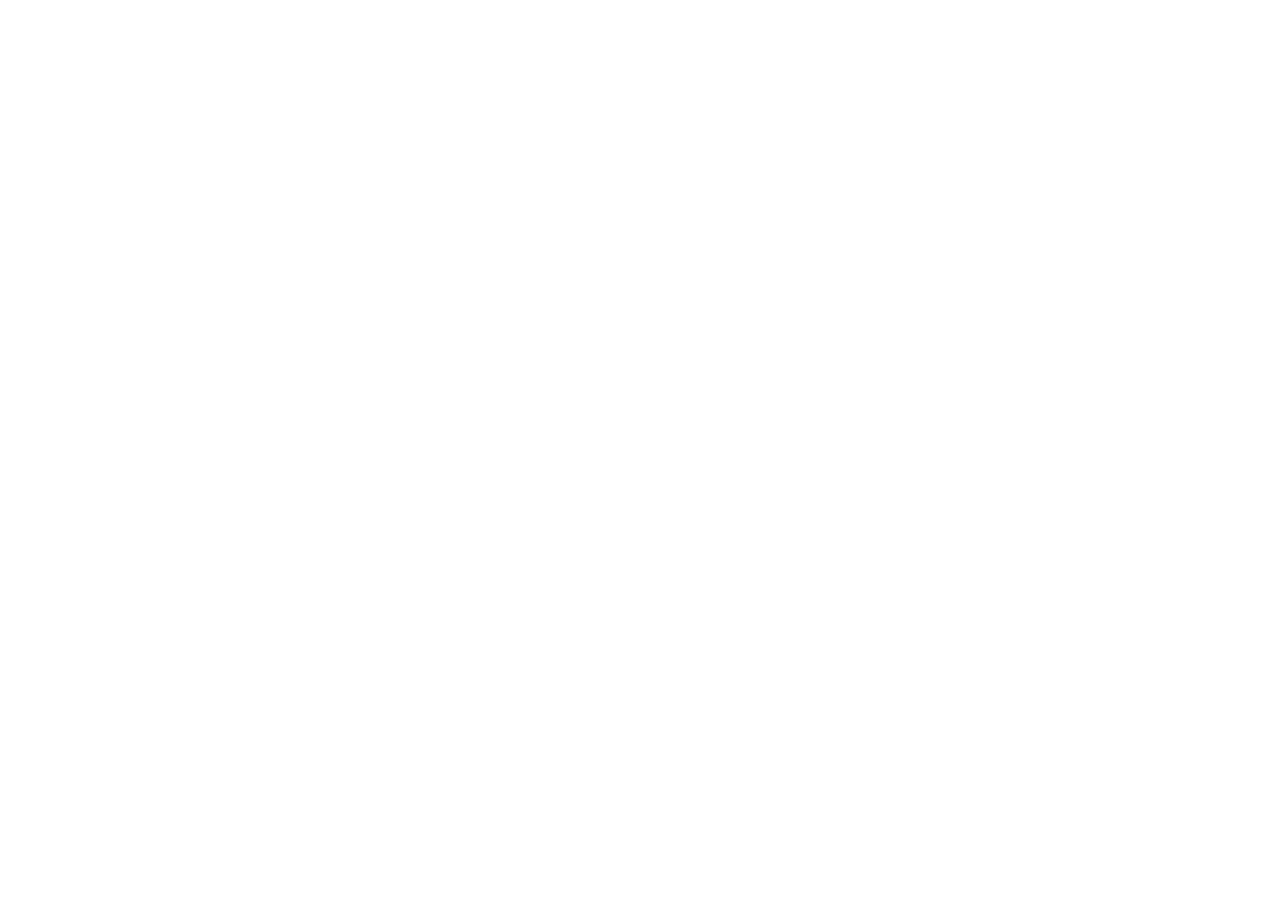
==== index.html @ 0f1138cf "init project" ====
<!DOCTYPE html>
<html lang="en">

<head>
    <meta charset="UTF-8">
    <meta http-equiv="X-UA-Compatible" content="IE=edge">
    <meta name="viewport" content="width=device-width, initial-scale=1.0">
    <title>Document</title>
</head>

<body>

</body>

</html>
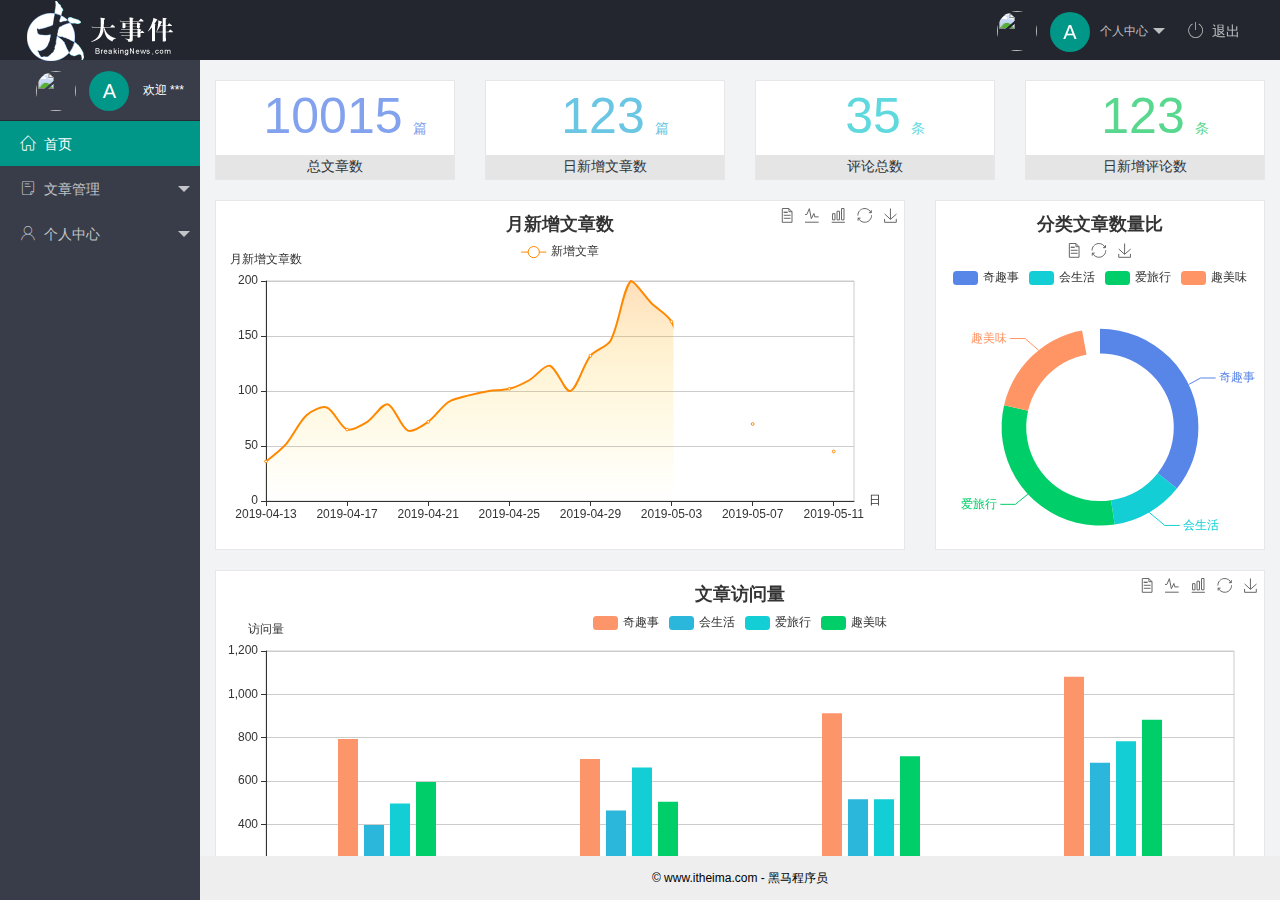
==== commit 05ee5bd9: "完成了主页功能的开发" ====
--- a/index.html
+++ b/index.html
@@ -5,11 +5,97 @@
     <meta charset="UTF-8">
     <meta http-equiv="X-UA-Compatible" content="IE=edge">
     <meta name="viewport" content="width=device-width, initial-scale=1.0">
-    <title>Document</title>
+    <title>后台主页</title>
+    <!-- 导入 layUI 的样式表 -->
+    <link rel="stylesheet" href="/assets/lib/layui/css/layui.css">
+    <!-- 导入自己的样式表 -->
+    <link rel="stylesheet" href="/assets/css/index.css">
+    <!-- 导入第三方图标库 -->
+    <link rel="stylesheet" href="/assets/fonts/iconfont.css">
 </head>
 
-<body>
+<body class="layui-layout-body">
+    <div class="layui-layout layui-layout-admin">
+        <div class="layui-header">
+            <div class="layui-logo">
+                <img src="/assets/images/logo.png" alt="">
+            </div>
+            <ul class="layui-nav layui-layout-right">
+                <li class="layui-nav-item">
+                    <!-- 右侧导航栏上面头像 -->
+                    <a href="javascript:;" class="userinfo">
+                        <img src="http://t.cn/RCzsdCq" class="layui-nav-img" />
+                        <span class="text-avatar">A</span>个人中心
+                    </a>
+                    <dl class="layui-nav-child">
+                        <dd><a href="/user/user_info.html">基本资料</a></dd>
+                        <dd><a href="/user/user_avatar.html">更换头像</a></dd>
+                        <dd><a href="/user/user_pwd.html">重置密码</a></dd>
+                    </dl>
+                </li>
+                <li class="layui-nav-item">
+                    <a href="javascript:;" id="btnLogout"><span class="iconfont icon-tuichu"></span>退出</a>
+                </li>
+            </ul>
+        </div>
 
+        <div class="layui-side layui-bg-black">
+            <div class="layui-side-scroll">
+                <!-- 左侧侧边栏上面头像 -->
+                <div class="userinfo">
+                    <img src="http://t.cn/RCzsdCq" class="layui-nav-img" />
+                    <span class="text-avatar">A</span>
+                    <span id="welcome">欢迎 ***</span>
+                </div>
+                <!-- 左侧导航区域（可配合layui已有的垂直导航） -->
+                <ul class="layui-nav layui-nav-tree" lay-filter="test" lay-shrink="all">
+                    <li class="layui-nav-item layui-this">
+                        <a href="/home/dashboard.html" target="fm"><span class="iconfont icon-home"></span>首页</a>
+                    </li>
+                    <li class="layui-nav-item">
+                        <a class="" href="javascript:;"><span class="iconfont icon-16"></span>文章管理</a>
+                        <dl class="layui-nav-child">
+                            <dd><a href="javascript:;" target="fm"><i class="layui-icon layui-icon-app"></i>文章类别</a>
+                            </dd>
+                            <dd><a href="javascript:;" target="fm"><i class="layui-icon layui-icon-app"></i> 文章列表</a>
+                            </dd>
+                            <dd><a href="javascript:;" target="fm"><i class="layui-icon layui-icon-app"></i> 发表文章</a>
+                            </dd>
+                        </dl>
+                    </li>
+                    <li class="layui-nav-item">
+                        <a href="javascript:;"><span class="iconfont icon-user"></span>个人中心</a>
+                        <dl class="layui-nav-child">
+                            <dd><a href="javascript:;" target="fm"><i class="layui-icon layui-icon-app"></i>基本资料</a>
+                            </dd>
+                            <dd><a href="javascript:;" target="fm"><i class="layui-icon layui-icon-app"></i>更换头像</a>
+                            </dd>
+                            <dd><a href="javascript:;" target="fm"><i class="layui-icon layui-icon-app"></i>重置密码</a>
+                            </dd>
+                        </dl>
+                    </li>
+                </ul>
+            </div>
+        </div>
+
+        <div class="layui-body">
+            <!-- 内容主体区域 -->
+            <iframe name="fm" src="/home/dashboard.html" frameborder="0"></iframe>
+        </div>
+
+        <div class="layui-footer">
+            <!-- 底部固定区域 -->
+            © www.itheima.com - 黑马程序员
+        </div>
+    </div>
+    <!-- 导入 layUI 的js文件 -->
+    <script src="/assets/lib/layui/layui.all.js"></script>
+    <!-- 导入 jQuery -->
+    <script src="/assets/lib/jquery.js"></script>
+    <!-- 导入自己封装的 baseAPI-->
+    <script src="/assets/js/baseAPI.js"></script>
+    <!-- 导入自己的js文件 -->
+    <script src="/assets/js/index.js"></script>
 </body>
 
 </html>--- a/assets/lib/layui/css/layui.css
+++ b/assets/lib/layui/css/layui.css
@@ -0,0 +1,2 @@
+/** layui-v2.5.5 MIT License By https://www.layui.com */
+ .layui-inline,img{display:inline-block;vertical-align:middle}h1,h2,h3,h4,h5,h6{font-weight:400}.layui-edge,.layui-header,.layui-inline,.layui-main{position:relative}.layui-body,.layui-edge,.layui-elip{overflow:hidden}.layui-btn,.layui-edge,.layui-inline,img{vertical-align:middle}.layui-btn,.layui-disabled,.layui-icon,.layui-unselect{-moz-user-select:none;-webkit-user-select:none;-ms-user-select:none}.layui-elip,.layui-form-checkbox span,.layui-form-pane .layui-form-label{text-overflow:ellipsis;white-space:nowrap}.layui-breadcrumb,.layui-tree-btnGroup{visibility:hidden}blockquote,body,button,dd,div,dl,dt,form,h1,h2,h3,h4,h5,h6,input,li,ol,p,pre,td,textarea,th,ul{margin:0;padding:0;-webkit-tap-highlight-color:rgba(0,0,0,0)}a:active,a:hover{outline:0}img{border:none}li{list-style:none}table{border-collapse:collapse;border-spacing:0}h4,h5,h6{font-size:100%}button,input,optgroup,option,select,textarea{font-family:inherit;font-size:inherit;font-style:inherit;font-weight:inherit;outline:0}pre{white-space:pre-wrap;white-space:-moz-pre-wrap;white-space:-pre-wrap;white-space:-o-pre-wrap;word-wrap:break-word}body{line-height:24px;font:14px Helvetica Neue,Helvetica,PingFang SC,Tahoma,Arial,sans-serif}hr{height:1px;margin:10px 0;border:0;clear:both}a{color:#333;text-decoration:none}a:hover{color:#777}a cite{font-style:normal;*cursor:pointer}.layui-border-box,.layui-border-box *{box-sizing:border-box}.layui-box,.layui-box *{box-sizing:content-box}.layui-clear{clear:both;*zoom:1}.layui-clear:after{content:'\20';clear:both;*zoom:1;display:block;height:0}.layui-inline{*display:inline;*zoom:1}.layui-edge{display:inline-block;width:0;height:0;border-width:6px;border-style:dashed;border-color:transparent}.layui-edge-top{top:-4px;border-bottom-color:#999;border-bottom-style:solid}.layui-edge-right{border-left-color:#999;border-left-style:solid}.layui-edge-bottom{top:2px;border-top-color:#999;border-top-style:solid}.layui-edge-left{border-right-color:#999;border-right-style:solid}.layui-disabled,.layui-disabled:hover{color:#d2d2d2!important;cursor:not-allowed!important}.layui-circle{border-radius:100%}.layui-show{display:block!important}.layui-hide{display:none!important}@font-face{font-family:layui-icon;src:url(../font/iconfont.eot?v=250);src:url(../font/iconfont.eot?v=250#iefix) format('embedded-opentype'),url(../font/iconfont.woff2?v=250) format('woff2'),url(../font/iconfont.woff?v=250) format('woff'),url(../font/iconfont.ttf?v=250) format('truetype'),url(../font/iconfont.svg?v=250#layui-icon) format('svg')}.layui-icon{font-family:layui-icon!important;font-size:16px;font-style:normal;-webkit-font-smoothing:antialiased;-moz-osx-font-smoothing:grayscale}.layui-icon-reply-fill:before{content:"\e611"}.layui-icon-set-fill:before{content:"\e614"}.layui-icon-menu-fill:before{content:"\e60f"}.layui-icon-search:before{content:"\e615"}.layui-icon-share:before{content:"\e641"}.layui-icon-set-sm:before{content:"\e620"}.layui-icon-engine:before{content:"\e628"}.layui-icon-close:before{content:"\1006"}.layui-icon-close-fill:before{content:"\1007"}.layui-icon-chart-screen:before{content:"\e629"}.layui-icon-star:before{content:"\e600"}.layui-icon-circle-dot:before{content:"\e617"}.layui-icon-chat:before{content:"\e606"}.layui-icon-release:before{content:"\e609"}.layui-icon-list:before{content:"\e60a"}.layui-icon-chart:before{content:"\e62c"}.layui-icon-ok-circle:before{content:"\1005"}.layui-icon-layim-theme:before{content:"\e61b"}.layui-icon-table:before{content:"\e62d"}.layui-icon-right:before{content:"\e602"}.layui-icon-left:before{content:"\e603"}.layui-icon-cart-simple:before{content:"\e698"}.layui-icon-face-cry:before{content:"\e69c"}.layui-icon-face-smile:before{content:"\e6af"}.layui-icon-survey:before{content:"\e6b2"}.layui-icon-tree:before{content:"\e62e"}.layui-icon-upload-circle:before{content:"\e62f"}.layui-icon-add-circle:before{content:"\e61f"}.layui-icon-download-circle:before{content:"\e601"}.layui-icon-templeate-1:before{content:"\e630"}.layui-icon-util:before{content:"\e631"}.layui-icon-face-surprised:before{content:"\e664"}.layui-icon-edit:before{content:"\e642"}.layui-icon-speaker:before{content:"\e645"}.layui-icon-down:before{content:"\e61a"}.layui-icon-file:before{content:"\e621"}.layui-icon-layouts:before{content:"\e632"}.layui-icon-rate-half:before{content:"\e6c9"}.layui-icon-add-circle-fine:before{content:"\e608"}.layui-icon-prev-circle:before{content:"\e633"}.layui-icon-read:before{content:"\e705"}.layui-icon-404:before{content:"\e61c"}.layui-icon-carousel:before{content:"\e634"}.layui-icon-help:before{content:"\e607"}.layui-icon-code-circle:before{content:"\e635"}.layui-icon-water:before{content:"\e636"}.layui-icon-username:before{content:"\e66f"}.layui-icon-find-fill:before{content:"\e670"}.layui-icon-about:before{content:"\e60b"}.layui-icon-location:before{content:"\e715"}.layui-icon-up:before{content:"\e619"}.layui-icon-pause:before{content:"\e651"}.layui-icon-date:before{content:"\e637"}.layui-icon-layim-uploadfile:before{content:"\e61d"}.layui-icon-delete:before{content:"\e640"}.layui-icon-play:before{content:"\e652"}.layui-icon-top:before{content:"\e604"}.layui-icon-friends:before{content:"\e612"}.layui-icon-refresh-3:before{content:"\e9aa"}.layui-icon-ok:before{content:"\e605"}.layui-icon-layer:before{content:"\e638"}.layui-icon-face-smile-fine:before{content:"\e60c"}.layui-icon-dollar:before{content:"\e659"}.layui-icon-group:before{content:"\e613"}.layui-icon-layim-download:before{content:"\e61e"}.layui-icon-picture-fine:before{content:"\e60d"}.layui-icon-link:before{content:"\e64c"}.layui-icon-diamond:before{content:"\e735"}.layui-icon-log:before{content:"\e60e"}.layui-icon-rate-solid:before{content:"\e67a"}.layui-icon-fonts-del:before{content:"\e64f"}.layui-icon-unlink:before{content:"\e64d"}.layui-icon-fonts-clear:before{content:"\e639"}.layui-icon-triangle-r:before{content:"\e623"}.layui-icon-circle:before{content:"\e63f"}.layui-icon-radio:before{content:"\e643"}.layui-icon-align-center:before{content:"\e647"}.layui-icon-align-right:before{content:"\e648"}.layui-icon-align-left:before{content:"\e649"}.layui-icon-loading-1:before{content:"\e63e"}.layui-icon-return:before{content:"\e65c"}.layui-icon-fonts-strong:before{content:"\e62b"}.layui-icon-upload:before{content:"\e67c"}.layui-icon-dialogue:before{content:"\e63a"}.layui-icon-video:before{content:"\e6ed"}.layui-icon-headset:before{content:"\e6fc"}.layui-icon-cellphone-fine:before{content:"\e63b"}.layui-icon-add-1:before{content:"\e654"}.layui-icon-face-smile-b:before{content:"\e650"}.layui-icon-fonts-html:before{content:"\e64b"}.layui-icon-form:before{content:"\e63c"}.layui-icon-cart:before{content:"\e657"}.layui-icon-camera-fill:before{content:"\e65d"}.layui-icon-tabs:before{content:"\e62a"}.layui-icon-fonts-code:before{content:"\e64e"}.layui-icon-fire:before{content:"\e756"}.layui-icon-set:before{content:"\e716"}.layui-icon-fonts-u:before{content:"\e646"}.layui-icon-triangle-d:before{content:"\e625"}.layui-icon-tips:before{content:"\e702"}.layui-icon-picture:before{content:"\e64a"}.layui-icon-more-vertical:before{content:"\e671"}.layui-icon-flag:before{content:"\e66c"}.layui-icon-loading:before{content:"\e63d"}.layui-icon-fonts-i:before{content:"\e644"}.layui-icon-refresh-1:before{content:"\e666"}.layui-icon-rmb:before{content:"\e65e"}.layui-icon-home:before{content:"\e68e"}.layui-icon-user:before{content:"\e770"}.layui-icon-notice:before{content:"\e667"}.layui-icon-login-weibo:before{content:"\e675"}.layui-icon-voice:before{content:"\e688"}.layui-icon-upload-drag:before{content:"\e681"}.layui-icon-login-qq:before{content:"\e676"}.layui-icon-snowflake:before{content:"\e6b1"}.layui-icon-file-b:before{content:"\e655"}.layui-icon-template:before{content:"\e663"}.layui-icon-auz:before{content:"\e672"}.layui-icon-console:before{content:"\e665"}.layui-icon-app:before{content:"\e653"}.layui-icon-prev:before{content:"\e65a"}.layui-icon-website:before{content:"\e7ae"}.layui-icon-next:before{content:"\e65b"}.layui-icon-component:before{content:"\e857"}.layui-icon-more:before{content:"\e65f"}.layui-icon-login-wechat:before{content:"\e677"}.layui-icon-shrink-right:before{content:"\e668"}.layui-icon-spread-left:before{content:"\e66b"}.layui-icon-camera:before{content:"\e660"}.layui-icon-note:before{content:"\e66e"}.layui-icon-refresh:before{content:"\e669"}.layui-icon-female:before{content:"\e661"}.layui-icon-male:before{content:"\e662"}.layui-icon-password:before{content:"\e673"}.layui-icon-senior:before{content:"\e674"}.layui-icon-theme:before{content:"\e66a"}.layui-icon-tread:before{content:"\e6c5"}.layui-icon-praise:before{content:"\e6c6"}.layui-icon-star-fill:before{content:"\e658"}.layui-icon-rate:before{content:"\e67b"}.layui-icon-template-1:before{content:"\e656"}.layui-icon-vercode:before{content:"\e679"}.layui-icon-cellphone:before{content:"\e678"}.layui-icon-screen-full:before{content:"\e622"}.layui-icon-screen-restore:before{content:"\e758"}.layui-icon-cols:before{content:"\e610"}.layui-icon-export:before{content:"\e67d"}.layui-icon-print:before{content:"\e66d"}.layui-icon-slider:before{content:"\e714"}.layui-icon-addition:before{content:"\e624"}.layui-icon-subtraction:before{content:"\e67e"}.layui-icon-service:before{content:"\e626"}.layui-icon-transfer:before{content:"\e691"}.layui-main{width:1140px;margin:0 auto}.layui-header{z-index:1000;height:60px}.layui-header a:hover{transition:all .5s;-webkit-transition:all .5s}.layui-side{position:fixed;left:0;top:0;bottom:0;z-index:999;width:200px;overflow-x:hidden}.layui-side-scroll{position:relative;width:220px;height:100%;overflow-x:hidden}.layui-body{position:absolute;left:200px;right:0;top:0;bottom:0;z-index:998;width:auto;overflow-y:auto;box-sizing:border-box}.layui-layout-body{overflow:hidden}.layui-layout-admin .layui-header{background-color:#23262E}.layui-layout-admin .layui-side{top:60px;width:200px;overflow-x:hidden}.layui-layout-admin .layui-body{position:fixed;top:60px;bottom:44px}.layui-layout-admin .layui-main{width:auto;margin:0 15px}.layui-layout-admin .layui-footer{position:fixed;left:200px;right:0;bottom:0;height:44px;line-height:44px;padding:0 15px;background-color:#eee}.layui-layout-admin .layui-logo{position:absolute;left:0;top:0;width:200px;height:100%;line-height:60px;text-align:center;color:#009688;font-size:16px}.layui-layout-admin .layui-header .layui-nav{background:0 0}.layui-layout-left{position:absolute!important;left:200px;top:0}.layui-layout-right{position:absolute!important;right:0;top:0}.layui-container{position:relative;margin:0 auto;padding:0 15px;box-sizing:border-box}.layui-fluid{position:relative;margin:0 auto;padding:0 15px}.layui-row:after,.layui-row:before{content:'';display:block;clear:both}.layui-col-lg1,.layui-col-lg10,.layui-col-lg11,.layui-col-lg12,.layui-col-lg2,.layui-col-lg3,.layui-col-lg4,.layui-col-lg5,.layui-col-lg6,.layui-col-lg7,.layui-col-lg8,.layui-col-lg9,.layui-col-md1,.layui-col-md10,.layui-col-md11,.layui-col-md12,.layui-col-md2,.layui-col-md3,.layui-col-md4,.layui-col-md5,.layui-col-md6,.layui-col-md7,.layui-col-md8,.layui-col-md9,.layui-col-sm1,.layui-col-sm10,.layui-col-sm11,.layui-col-sm12,.layui-col-sm2,.layui-col-sm3,.layui-col-sm4,.layui-col-sm5,.layui-col-sm6,.layui-col-sm7,.layui-col-sm8,.layui-col-sm9,.layui-col-xs1,.layui-col-xs10,.layui-col-xs11,.layui-col-xs12,.layui-col-xs2,.layui-col-xs3,.layui-col-xs4,.layui-col-xs5,.layui-col-xs6,.layui-col-xs7,.layui-col-xs8,.layui-col-xs9{position:relative;display:block;box-sizing:border-box}.layui-col-xs1,.layui-col-xs10,.layui-col-xs11,.layui-col-xs12,.layui-col-xs2,.layui-col-xs3,.layui-col-xs4,.layui-col-xs5,.layui-col-xs6,.layui-col-xs7,.layui-col-xs8,.layui-col-xs9{float:left}.layui-col-xs1{width:8.33333333%}.layui-col-xs2{width:16.66666667%}.layui-col-xs3{width:25%}.layui-col-xs4{width:33.33333333%}.layui-col-xs5{width:41.66666667%}.layui-col-xs6{width:50%}.layui-col-xs7{width:58.33333333%}.layui-col-xs8{width:66.66666667%}.layui-col-xs9{width:75%}.layui-col-xs10{width:83.33333333%}.layui-col-xs11{width:91.66666667%}.layui-col-xs12{width:100%}.layui-col-xs-offset1{margin-left:8.33333333%}.layui-col-xs-offset2{margin-left:16.66666667%}.layui-col-xs-offset3{margin-left:25%}.layui-col-xs-offset4{margin-left:33.33333333%}.layui-col-xs-offset5{margin-left:41.66666667%}.layui-col-xs-offset6{margin-left:50%}.layui-col-xs-offset7{margin-left:58.33333333%}.layui-col-xs-offset8{margin-left:66.66666667%}.layui-col-xs-offset9{margin-left:75%}.layui-col-xs-offset10{margin-left:83.33333333%}.layui-col-xs-offset11{margin-left:91.66666667%}.layui-col-xs-offset12{margin-left:100%}@media screen and (max-width:768px){.layui-hide-xs{display:none!important}.layui-show-xs-block{display:block!important}.layui-show-xs-inline{display:inline!important}.layui-show-xs-inline-block{display:inline-block!important}}@media screen and (min-width:768px){.layui-container{width:750px}.layui-hide-sm{display:none!important}.layui-show-sm-block{display:block!important}.layui-show-sm-inline{display:inline!important}.layui-show-sm-inline-block{display:inline-block!important}.layui-col-sm1,.layui-col-sm10,.layui-col-sm11,.layui-col-sm12,.layui-col-sm2,.layui-col-sm3,.layui-col-sm4,.layui-col-sm5,.layui-col-sm6,.layui-col-sm7,.layui-col-sm8,.layui-col-sm9{float:left}.layui-col-sm1{width:8.33333333%}.layui-col-sm2{width:16.66666667%}.layui-col-sm3{width:25%}.layui-col-sm4{width:33.33333333%}.layui-col-sm5{width:41.66666667%}.layui-col-sm6{width:50%}.layui-col-sm7{width:58.33333333%}.layui-col-sm8{width:66.66666667%}.layui-col-sm9{width:75%}.layui-col-sm10{width:83.33333333%}.layui-col-sm11{width:91.66666667%}.layui-col-sm12{width:100%}.layui-col-sm-offset1{margin-left:8.33333333%}.layui-col-sm-offset2{margin-left:16.66666667%}.layui-col-sm-offset3{margin-left:25%}.layui-col-sm-offset4{margin-left:33.33333333%}.layui-col-sm-offset5{margin-left:41.66666667%}.layui-col-sm-offset6{margin-left:50%}.layui-col-sm-offset7{margin-left:58.33333333%}.layui-col-sm-offset8{margin-left:66.66666667%}.layui-col-sm-offset9{margin-left:75%}.layui-col-sm-offset10{margin-left:83.33333333%}.layui-col-sm-offset11{margin-left:91.66666667%}.layui-col-sm-offset12{margin-left:100%}}@media screen and (min-width:992px){.layui-container{width:970px}.layui-hide-md{display:none!important}.layui-show-md-block{display:block!important}.layui-show-md-inline{display:inline!important}.layui-show-md-inline-block{display:inline-block!important}.layui-col-md1,.layui-col-md10,.layui-col-md11,.layui-col-md12,.layui-col-md2,.layui-col-md3,.layui-col-md4,.layui-col-md5,.layui-col-md6,.layui-col-md7,.layui-col-md8,.layui-col-md9{float:left}.layui-col-md1{width:8.33333333%}.layui-col-md2{width:16.66666667%}.layui-col-md3{width:25%}.layui-col-md4{width:33.33333333%}.layui-col-md5{width:41.66666667%}.layui-col-md6{width:50%}.layui-col-md7{width:58.33333333%}.layui-col-md8{width:66.66666667%}.layui-col-md9{width:75%}.layui-col-md10{width:83.33333333%}.layui-col-md11{width:91.66666667%}.layui-col-md12{width:100%}.layui-col-md-offset1{margin-left:8.33333333%}.layui-col-md-offset2{margin-left:16.66666667%}.layui-col-md-offset3{margin-left:25%}.layui-col-md-offset4{margin-left:33.33333333%}.layui-col-md-offset5{margin-left:41.66666667%}.layui-col-md-offset6{margin-left:50%}.layui-col-md-offset7{margin-left:58.33333333%}.layui-col-md-offset8{margin-left:66.66666667%}.layui-col-md-offset9{margin-left:75%}.layui-col-md-offset10{margin-left:83.33333333%}.layui-col-md-offset11{margin-left:91.66666667%}.layui-col-md-offset12{margin-left:100%}}@media screen and (min-width:1200px){.layui-container{width:1170px}.layui-hide-lg{display:none!important}.layui-show-lg-block{display:block!important}.layui-show-lg-inline{display:inline!important}.layui-show-lg-inline-block{display:inline-block!important}.layui-col-lg1,.layui-col-lg10,.layui-col-lg11,.layui-col-lg12,.layui-col-lg2,.layui-col-lg3,.layui-col-lg4,.layui-col-lg5,.layui-col-lg6,.layui-col-lg7,.layui-col-lg8,.layui-col-lg9{float:left}.layui-col-lg1{width:8.33333333%}.layui-col-lg2{width:16.66666667%}.layui-col-lg3{width:25%}.layui-col-lg4{width:33.33333333%}.layui-col-lg5{width:41.66666667%}.layui-col-lg6{width:50%}.layui-col-lg7{width:58.33333333%}.layui-col-lg8{width:66.66666667%}.layui-col-lg9{width:75%}.layui-col-lg10{width:83.33333333%}.layui-col-lg11{width:91.66666667%}.layui-col-lg12{width:100%}.layui-col-lg-offset1{margin-left:8.33333333%}.layui-col-lg-offset2{margin-left:16.66666667%}.layui-col-lg-offset3{margin-left:25%}.layui-col-lg-offset4{margin-left:33.33333333%}.layui-col-lg-offset5{margin-left:41.66666667%}.layui-col-lg-offset6{margin-left:50%}.layui-col-lg-offset7{margin-left:58.33333333%}.layui-col-lg-offset8{margin-left:66.66666667%}.layui-col-lg-offset9{margin-left:75%}.layui-col-lg-offset10{margin-left:83.33333333%}.layui-col-lg-offset11{margin-left:91.66666667%}.layui-col-lg-offset12{margin-left:100%}}.layui-col-space1{margin:-.5px}.layui-col-space1>*{padding:.5px}.layui-col-space3{margin:-1.5px}.layui-col-space3>*{padding:1.5px}.layui-col-space5{margin:-2.5px}.layui-col-space5>*{padding:2.5px}.layui-col-space8{margin:-3.5px}.layui-col-space8>*{padding:3.5px}.layui-col-space10{margin:-5px}.layui-col-space10>*{padding:5px}.layui-col-space12{margin:-6px}.layui-col-space12>*{padding:6px}.layui-col-space15{margin:-7.5px}.layui-col-space15>*{padding:7.5px}.layui-col-space18{margin:-9px}.layui-col-space18>*{padding:9px}.layui-col-space20{margin:-10px}.layui-col-space20>*{padding:10px}.layui-col-space22{margin:-11px}.layui-col-space22>*{padding:11px}.layui-col-space25{margin:-12.5px}.layui-col-space25>*{padding:12.5px}.layui-col-space30{margin:-15px}.layui-col-space30>*{padding:15px}.layui-btn,.layui-input,.layui-select,.layui-textarea,.layui-upload-button{outline:0;-webkit-appearance:none;transition:all .3s;-webkit-transition:all .3s;box-sizing:border-box}.layui-elem-quote{margin-bottom:10px;padding:15px;line-height:22px;border-left:5px solid #009688;border-radius:0 2px 2px 0;background-color:#f2f2f2}.layui-quote-nm{border-style:solid;border-width:1px 1px 1px 5px;background:0 0}.layui-elem-field{margin-bottom:10px;padding:0;border-width:1px;border-style:solid}.layui-elem-field legend{margin-left:20px;padding:0 10px;font-size:20px;font-weight:300}.layui-field-title{margin:10px 0 20px;border-width:1px 0 0}.layui-field-box{padding:10px 15px}.layui-field-title .layui-field-box{padding:10px 0}.layui-progress{position:relative;height:6px;border-radius:20px;background-color:#e2e2e2}.layui-progress-bar{position:absolute;left:0;top:0;width:0;max-width:100%;height:6px;border-radius:20px;text-align:right;background-color:#5FB878;transition:all .3s;-webkit-transition:all .3s}.layui-progress-big,.layui-progress-big .layui-progress-bar{height:18px;line-height:18px}.layui-progress-text{position:relative;top:-20px;line-height:18px;font-size:12px;color:#666}.layui-progress-big .layui-progress-text{position:static;padding:0 10px;color:#fff}.layui-collapse{border-width:1px;border-style:solid;border-radius:2px}.layui-colla-content,.layui-colla-item{border-top-width:1px;border-top-style:solid}.layui-colla-item:first-child{border-top:none}.layui-colla-title{position:relative;height:42px;line-height:42px;padding:0 15px 0 35px;color:#333;background-color:#f2f2f2;cursor:pointer;font-size:14px;overflow:hidden}.layui-colla-content{display:none;padding:10px 15px;line-height:22px;color:#666}.layui-colla-icon{position:absolute;left:15px;top:0;font-size:14px}.layui-card{margin-bottom:15px;border-radius:2px;background-color:#fff;box-shadow:0 1px 2px 0 rgba(0,0,0,.05)}.layui-card:last-child{margin-bottom:0}.layui-card-header{position:relative;height:42px;line-height:42px;padding:0 15px;border-bottom:1px solid #f6f6f6;color:#333;border-radius:2px 2px 0 0;font-size:14px}.layui-bg-black,.layui-bg-blue,.layui-bg-cyan,.layui-bg-green,.layui-bg-orange,.layui-bg-red{color:#fff!important}.layui-card-body{position:relative;padding:10px 15px;line-height:24px}.layui-card-body[pad15]{padding:15px}.layui-card-body[pad20]{padding:20px}.layui-card-body .layui-table{margin:5px 0}.layui-card .layui-tab{margin:0}.layui-panel-window{position:relative;padding:15px;border-radius:0;border-top:5px solid #E6E6E6;background-color:#fff}.layui-auxiliar-moving{position:fixed;left:0;right:0;top:0;bottom:0;width:100%;height:100%;background:0 0;z-index:9999999999}.layui-form-label,.layui-form-mid,.layui-form-select,.layui-input-block,.layui-input-inline,.layui-textarea{position:relative}.layui-bg-red{background-color:#FF5722!important}.layui-bg-orange{background-color:#FFB800!important}.layui-bg-green{background-color:#009688!important}.layui-bg-cyan{background-color:#2F4056!important}.layui-bg-blue{background-color:#1E9FFF!important}.layui-bg-black{background-color:#393D49!important}.layui-bg-gray{background-color:#eee!important;color:#666!important}.layui-badge-rim,.layui-colla-content,.layui-colla-item,.layui-collapse,.layui-elem-field,.layui-form-pane .layui-form-item[pane],.layui-form-pane .layui-form-label,.layui-input,.layui-layedit,.layui-layedit-tool,.layui-quote-nm,.layui-select,.layui-tab-bar,.layui-tab-card,.layui-tab-title,.layui-tab-title .layui-this:after,.layui-textarea{border-color:#e6e6e6}.layui-timeline-item:before,hr{background-color:#e6e6e6}.layui-text{line-height:22px;font-size:14px;color:#666}.layui-text h1,.layui-text h2,.layui-text h3{font-weight:500;color:#333}.layui-text h1{font-size:30px}.layui-text h2{font-size:24px}.layui-text h3{font-size:18px}.layui-text a:not(.layui-btn){color:#01AAED}.layui-text a:not(.layui-btn):hover{text-decoration:underline}.layui-text ul{padding:5px 0 5px 15px}.layui-text ul li{margin-top:5px;list-style-type:disc}.layui-text em,.layui-word-aux{color:#999!important;padding:0 5px!important}.layui-btn{display:inline-block;height:38px;line-height:38px;padding:0 18px;background-color:#009688;color:#fff;white-space:nowrap;text-align:center;font-size:14px;border:none;border-radius:2px;cursor:pointer}.layui-btn:hover{opacity:.8;filter:alpha(opacity=80);color:#fff}.layui-btn:active{opacity:1;filter:alpha(opacity=100)}.layui-btn+.layui-btn{margin-left:10px}.layui-btn-container{font-size:0}.layui-btn-container .layui-btn{margin-right:10px;margin-bottom:10px}.layui-btn-container .layui-btn+.layui-btn{margin-left:0}.layui-table .layui-btn-container .layui-btn{margin-bottom:9px}.layui-btn-radius{border-radius:100px}.layui-btn .layui-icon{margin-right:3px;font-size:18px;vertical-align:bottom;vertical-align:middle\9}.layui-btn-primary{border:1px solid #C9C9C9;background-color:#fff;color:#555}.layui-btn-primary:hover{border-color:#009688;color:#333}.layui-btn-normal{background-color:#1E9FFF}.layui-btn-warm{background-color:#FFB800}.layui-btn-danger{background-color:#FF5722}.layui-btn-checked{background-color:#5FB878}.layui-btn-disabled,.layui-btn-disabled:active,.layui-btn-disabled:hover{border:1px solid #e6e6e6;background-color:#FBFBFB;color:#C9C9C9;cursor:not-allowed;opacity:1}.layui-btn-lg{height:44px;line-height:44px;padding:0 25px;font-size:16px}.layui-btn-sm{height:30px;line-height:30px;padding:0 10px;font-size:12px}.layui-btn-sm i{font-size:16px!important}.layui-btn-xs{height:22px;line-height:22px;padding:0 5px;font-size:12px}.layui-btn-xs i{font-size:14px!important}.layui-btn-group{display:inline-block;vertical-align:middle;font-size:0}.layui-btn-group .layui-btn{margin-left:0!important;margin-right:0!important;border-left:1px solid rgba(255,255,255,.5);border-radius:0}.layui-btn-group .layui-btn-primary{border-left:none}.layui-btn-group .layui-btn-primary:hover{border-color:#C9C9C9;color:#009688}.layui-btn-group .layui-btn:first-child{border-left:none;border-radius:2px 0 0 2px}.layui-btn-group .layui-btn-primary:first-child{border-left:1px solid #c9c9c9}.layui-btn-group .layui-btn:last-child{border-radius:0 2px 2px 0}.layui-btn-group .layui-btn+.layui-btn{margin-left:0}.layui-btn-group+.layui-btn-group{margin-left:10px}.layui-btn-fluid{width:100%}.layui-input,.layui-select,.layui-textarea{height:38px;line-height:1.3;line-height:38px\9;border-width:1px;border-style:solid;background-color:#fff;border-radius:2px}.layui-input::-webkit-input-placeholder,.layui-select::-webkit-input-placeholder,.layui-textarea::-webkit-input-placeholder{line-height:1.3}.layui-input,.layui-textarea{display:block;width:100%;padding-left:10px}.layui-input:hover,.layui-textarea:hover{border-color:#D2D2D2!important}.layui-input:focus,.layui-textarea:focus{border-color:#C9C9C9!important}.layui-textarea{min-height:100px;height:auto;line-height:20px;padding:6px 10px;resize:vertical}.layui-select{padding:0 10px}.layui-form input[type=checkbox],.layui-form input[type=radio],.layui-form select{display:none}.layui-form [lay-ignore]{display:initial}.layui-form-item{margin-bottom:15px;clear:both;*zoom:1}.layui-form-item:after{content:'\20';clear:both;*zoom:1;display:block;height:0}.layui-form-label{float:left;display:block;padding:9px 15px;width:80px;font-weight:400;line-height:20px;text-align:right}.layui-form-label-col{display:block;float:none;padding:9px 0;line-height:20px;text-align:left}.layui-form-item .layui-inline{margin-bottom:5px;margin-right:10px}.layui-input-block{margin-left:110px;min-height:36px}.layui-input-inline{display:inline-block;vertical-align:middle}.layui-form-item .layui-input-inline{float:left;width:190px;margin-right:10px}.layui-form-text .layui-input-inline{width:auto}.layui-form-mid{float:left;display:block;padding:9px 0!important;line-height:20px;margin-right:10px}.layui-form-danger+.layui-form-select .layui-input,.layui-form-danger:focus{border-color:#FF5722!important}.layui-form-select .layui-input{padding-right:30px;cursor:pointer}.layui-form-select .layui-edge{position:absolute;right:10px;top:50%;margin-top:-3px;cursor:pointer;border-width:6px;border-top-color:#c2c2c2;border-top-style:solid;transition:all .3s;-webkit-transition:all .3s}.layui-form-select dl{display:none;position:absolute;left:0;top:42px;padding:5px 0;z-index:899;min-width:100%;border:1px solid #d2d2d2;max-height:300px;overflow-y:auto;background-color:#fff;border-radius:2px;box-shadow:0 2px 4px rgba(0,0,0,.12);box-sizing:border-box}.layui-form-select dl dd,.layui-form-select dl dt{padding:0 10px;line-height:36px;white-space:nowrap;overflow:hidden;text-overflow:ellipsis}.layui-form-select dl dt{font-size:12px;color:#999}.layui-form-select dl dd{cursor:pointer}.layui-form-select dl dd:hover{background-color:#f2f2f2;-webkit-transition:.5s all;transition:.5s all}.layui-form-select .layui-select-group dd{padding-left:20px}.layui-form-select dl dd.layui-select-tips{padding-left:10px!important;color:#999}.layui-form-select dl dd.layui-this{background-color:#5FB878;color:#fff}.layui-form-checkbox,.layui-form-select dl dd.layui-disabled{background-color:#fff}.layui-form-selected dl{display:block}.layui-form-checkbox,.layui-form-checkbox *,.layui-form-switch{display:inline-block;vertical-align:middle}.layui-form-selected .layui-edge{margin-top:-9px;-webkit-transform:rotate(180deg);transform:rotate(180deg);margin-top:-3px\9}:root .layui-form-selected .layui-edge{margin-top:-9px\0/IE9}.layui-form-selectup dl{top:auto;bottom:42px}.layui-select-none{margin:5px 0;text-align:center;color:#999}.layui-select-disabled .layui-disabled{border-color:#eee!important}.layui-select-disabled .layui-edge{border-top-color:#d2d2d2}.layui-form-checkbox{position:relative;height:30px;line-height:30px;margin-right:10px;padding-right:30px;cursor:pointer;font-size:0;-webkit-transition:.1s linear;transition:.1s linear;box-sizing:border-box}.layui-form-checkbox span{padding:0 10px;height:100%;font-size:14px;border-radius:2px 0 0 2px;background-color:#d2d2d2;color:#fff;overflow:hidden}.layui-form-checkbox:hover span{background-color:#c2c2c2}.layui-form-checkbox i{position:absolute;right:0;top:0;width:30px;height:28px;border:1px solid #d2d2d2;border-left:none;border-radius:0 2px 2px 0;color:#fff;font-size:20px;text-align:center}.layui-form-checkbox:hover i{border-color:#c2c2c2;color:#c2c2c2}.layui-form-checked,.layui-form-checked:hover{border-color:#5FB878}.layui-form-checked span,.layui-form-checked:hover span{background-color:#5FB878}.layui-form-checked i,.layui-form-checked:hover i{color:#5FB878}.layui-form-item .layui-form-checkbox{margin-top:4px}.layui-form-checkbox[lay-skin=primary]{height:auto!important;line-height:normal!important;min-width:18px;min-height:18px;border:none!important;margin-right:0;padding-left:28px;padding-right:0;background:0 0}.layui-form-checkbox[lay-skin=primary] span{padding-left:0;padding-right:15px;line-height:18px;background:0 0;color:#666}.layui-form-checkbox[lay-skin=primary] i{right:auto;left:0;width:16px;height:16px;line-height:16px;border:1px solid #d2d2d2;font-size:12px;border-radius:2px;background-color:#fff;-webkit-transition:.1s linear;transition:.1s linear}.layui-form-checkbox[lay-skin=primary]:hover i{border-color:#5FB878;color:#fff}.layui-form-checked[lay-skin=primary] i{border-color:#5FB878!important;background-color:#5FB878;color:#fff}.layui-checkbox-disbaled[lay-skin=primary] span{background:0 0!important;color:#c2c2c2}.layui-checkbox-disbaled[lay-skin=primary]:hover i{border-color:#d2d2d2}.layui-form-item .layui-form-checkbox[lay-skin=primary]{margin-top:10px}.layui-form-switch{position:relative;height:22px;line-height:22px;min-width:35px;padding:0 5px;margin-top:8px;border:1px solid #d2d2d2;border-radius:20px;cursor:pointer;background-color:#fff;-webkit-transition:.1s linear;transition:.1s linear}.layui-form-switch i{position:absolute;left:5px;top:3px;width:16px;height:16px;border-radius:20px;background-color:#d2d2d2;-webkit-transition:.1s linear;transition:.1s linear}.layui-form-switch em{position:relative;top:0;width:25px;margin-left:21px;padding:0!important;text-align:center!important;color:#999!important;font-style:normal!important;font-size:12px}.layui-form-onswitch{border-color:#5FB878;background-color:#5FB878}.layui-checkbox-disbaled,.layui-checkbox-disbaled i{border-color:#e2e2e2!important}.layui-form-onswitch i{left:100%;margin-left:-21px;background-color:#fff}.layui-form-onswitch em{margin-left:5px;margin-right:21px;color:#fff!important}.layui-checkbox-disbaled span{background-color:#e2e2e2!important}.layui-checkbox-disbaled:hover i{color:#fff!important}[lay-radio]{display:none}.layui-form-radio,.layui-form-radio *{display:inline-block;vertical-align:middle}.layui-form-radio{line-height:28px;margin:6px 10px 0 0;padding-right:10px;cursor:pointer;font-size:0}.layui-form-radio *{font-size:14px}.layui-form-radio>i{margin-right:8px;font-size:22px;color:#c2c2c2}.layui-form-radio>i:hover,.layui-form-radioed>i{color:#5FB878}.layui-radio-disbaled>i{color:#e2e2e2!important}.layui-form-pane .layui-form-label{width:110px;padding:8px 15px;height:38px;line-height:20px;border-width:1px;border-style:solid;border-radius:2px 0 0 2px;text-align:center;background-color:#FBFBFB;overflow:hidden;box-sizing:border-box}.layui-form-pane .layui-input-inline{margin-left:-1px}.layui-form-pane .layui-input-block{margin-left:110px;left:-1px}.layui-form-pane .layui-input{border-radius:0 2px 2px 0}.layui-form-pane .layui-form-text .layui-form-label{float:none;width:100%;border-radius:2px;box-sizing:border-box;text-align:left}.layui-form-pane .layui-form-text .layui-input-inline{display:block;margin:0;top:-1px;clear:both}.layui-form-pane .layui-form-text .layui-input-block{margin:0;left:0;top:-1px}.layui-form-pane .layui-form-text .layui-textarea{min-height:100px;border-radius:0 0 2px 2px}.layui-form-pane .layui-form-checkbox{margin:4px 0 4px 10px}.layui-form-pane .layui-form-radio,.layui-form-pane .layui-form-switch{margin-top:6px;margin-left:10px}.layui-form-pane .layui-form-item[pane]{position:relative;border-width:1px;border-style:solid}.layui-form-pane .layui-form-item[pane] .layui-form-label{position:absolute;left:0;top:0;height:100%;border-width:0 1px 0 0}.layui-form-pane .layui-form-item[pane] .layui-input-inline{margin-left:110px}@media screen and (max-width:450px){.layui-form-item .layui-form-label{text-overflow:ellipsis;overflow:hidden;white-space:nowrap}.layui-form-item .layui-inline{display:block;margin-right:0;margin-bottom:20px;clear:both}.layui-form-item .layui-inline:after{content:'\20';clear:both;display:block;height:0}.layui-form-item .layui-input-inline{display:block;float:none;left:-3px;width:auto;margin:0 0 10px 112px}.layui-form-item .layui-input-inline+.layui-form-mid{margin-left:110px;top:-5px;padding:0}.layui-form-item .layui-form-checkbox{margin-right:5px;margin-bottom:5px}}.layui-layedit{border-width:1px;border-style:solid;border-radius:2px}.layui-layedit-tool{padding:3px 5px;border-bottom-width:1px;border-bottom-style:solid;font-size:0}.layedit-tool-fixed{position:fixed;top:0;border-top:1px solid #e2e2e2}.layui-layedit-tool .layedit-tool-mid,.layui-layedit-tool .layui-icon{display:inline-block;vertical-align:middle;text-align:center;font-size:14px}.layui-layedit-tool .layui-icon{position:relative;width:32px;height:30px;line-height:30px;margin:3px 5px;color:#777;cursor:pointer;border-radius:2px}.layui-layedit-tool .layui-icon:hover{color:#393D49}.layui-layedit-tool .layui-icon:active{color:#000}.layui-layedit-tool .layedit-tool-active{background-color:#e2e2e2;color:#000}.layui-layedit-tool .layui-disabled,.layui-layedit-tool .layui-disabled:hover{color:#d2d2d2;cursor:not-allowed}.layui-layedit-tool .layedit-tool-mid{width:1px;height:18px;margin:0 10px;background-color:#d2d2d2}.layedit-tool-html{width:50px!important;font-size:30px!important}.layedit-tool-b,.layedit-tool-code,.layedit-tool-help{font-size:16px!important}.layedit-tool-d,.layedit-tool-face,.layedit-tool-image,.layedit-tool-unlink{font-size:18px!important}.layedit-tool-image input{position:absolute;font-size:0;left:0;top:0;width:100%;height:100%;opacity:.01;filter:Alpha(opacity=1);cursor:pointer}.layui-layedit-iframe iframe{display:block;width:100%}#LAY_layedit_code{overflow:hidden}.layui-laypage{display:inline-block;*display:inline;*zoom:1;vertical-align:middle;margin:10px 0;font-size:0}.layui-laypage>a:first-child,.layui-laypage>a:first-child em{border-radius:2px 0 0 2px}.layui-laypage>a:last-child,.layui-laypage>a:last-child em{border-radius:0 2px 2px 0}.layui-laypage>:first-child{margin-left:0!important}.layui-laypage>:last-child{margin-right:0!important}.layui-laypage a,.layui-laypage button,.layui-laypage input,.layui-laypage select,.layui-laypage span{border:1px solid #e2e2e2}.layui-laypage a,.layui-laypage span{display:inline-block;*display:inline;*zoom:1;vertical-align:middle;padding:0 15px;height:28px;line-height:28px;margin:0 -1px 5px 0;background-color:#fff;color:#333;font-size:12px}.layui-flow-more a *,.layui-laypage input,.layui-table-view select[lay-ignore]{display:inline-block}.layui-laypage a:hover{color:#009688}.layui-laypage em{font-style:normal}.layui-laypage .layui-laypage-spr{color:#999;font-weight:700}.layui-laypage a{text-decoration:none}.layui-laypage .layui-laypage-curr{position:relative}.layui-laypage .layui-laypage-curr em{position:relative;color:#fff}.layui-laypage .layui-laypage-curr .layui-laypage-em{position:absolute;left:-1px;top:-1px;padding:1px;width:100%;height:100%;background-color:#009688}.layui-laypage-em{border-radius:2px}.layui-laypage-next em,.layui-laypage-prev em{font-family:Sim sun;font-size:16px}.layui-laypage .layui-laypage-count,.layui-laypage .layui-laypage-limits,.layui-laypage .layui-laypage-refresh,.layui-laypage .layui-laypage-skip{margin-left:10px;margin-right:10px;padding:0;border:none}.layui-laypage .layui-laypage-limits,.layui-laypage .layui-laypage-refresh{vertical-align:top}.layui-laypage .layui-laypage-refresh i{font-size:18px;cursor:pointer}.layui-laypage select{height:22px;padding:3px;border-radius:2px;cursor:pointer}.layui-laypage .layui-laypage-skip{height:30px;line-height:30px;color:#999}.layui-laypage button,.layui-laypage input{height:30px;line-height:30px;border-radius:2px;vertical-align:top;background-color:#fff;box-sizing:border-box}.layui-laypage input{width:40px;margin:0 10px;padding:0 3px;text-align:center}.layui-laypage input:focus,.layui-laypage select:focus{border-color:#009688!important}.layui-laypage button{margin-left:10px;padding:0 10px;cursor:pointer}.layui-table,.layui-table-view{margin:10px 0}.layui-flow-more{margin:10px 0;text-align:center;color:#999;font-size:14px}.layui-flow-more a{height:32px;line-height:32px}.layui-flow-more a *{vertical-align:top}.layui-flow-more a cite{padding:0 20px;border-radius:3px;background-color:#eee;color:#333;font-style:normal}.layui-flow-more a cite:hover{opacity:.8}.layui-flow-more a i{font-size:30px;color:#737383}.layui-table{width:100%;background-color:#fff;color:#666}.layui-table tr{transition:all .3s;-webkit-transition:all .3s}.layui-table th{text-align:left;font-weight:400}.layui-table tbody tr:hover,.layui-table thead tr,.layui-table-click,.layui-table-header,.layui-table-hover,.layui-table-mend,.layui-table-patch,.layui-table-tool,.layui-table-total,.layui-table-total tr,.layui-table[lay-even] tr:nth-child(even){background-color:#f2f2f2}.layui-table td,.layui-table th,.layui-table-col-set,.layui-table-fixed-r,.layui-table-grid-down,.layui-table-header,.layui-table-page,.layui-table-tips-main,.layui-table-tool,.layui-table-total,.layui-table-view,.layui-table[lay-skin=line],.layui-table[lay-skin=row]{border-width:1px;border-style:solid;border-color:#e6e6e6}.layui-table td,.layui-table th{position:relative;padding:9px 15px;min-height:20px;line-height:20px;font-size:14px}.layui-table[lay-skin=line] td,.layui-table[lay-skin=line] th{border-width:0 0 1px}.layui-table[lay-skin=row] td,.layui-table[lay-skin=row] th{border-width:0 1px 0 0}.layui-table[lay-skin=nob] td,.layui-table[lay-skin=nob] th{border:none}.layui-table img{max-width:100px}.layui-table[lay-size=lg] td,.layui-table[lay-size=lg] th{padding:15px 30px}.layui-table-view .layui-table[lay-size=lg] .layui-table-cell{height:40px;line-height:40px}.layui-table[lay-size=sm] td,.layui-table[lay-size=sm] th{font-size:12px;padding:5px 10px}.layui-table-view .layui-table[lay-size=sm] .layui-table-cell{height:20px;line-height:20px}.layui-table[lay-data]{display:none}.layui-table-box{position:relative;overflow:hidden}.layui-table-view .layui-table{position:relative;width:auto;margin:0}.layui-table-view .layui-table[lay-skin=line]{border-width:0 1px 0 0}.layui-table-view .layui-table[lay-skin=row]{border-width:0 0 1px}.layui-table-view .layui-table td,.layui-table-view .layui-table th{padding:5px 0;border-top:none;border-left:none}.layui-table-view .layui-table th.layui-unselect .layui-table-cell span{cursor:pointer}.layui-table-view .layui-table td{cursor:default}.layui-table-view .layui-table td[data-edit=text]{cursor:text}.layui-table-view .layui-form-checkbox[lay-skin=primary] i{width:18px;height:18px}.layui-table-view .layui-form-radio{line-height:0;padding:0}.layui-table-view .layui-form-radio>i{margin:0;font-size:20px}.layui-table-init{position:absolute;left:0;top:0;width:100%;height:100%;text-align:center;z-index:110}.layui-table-init .layui-icon{position:absolute;left:50%;top:50%;margin:-15px 0 0 -15px;font-size:30px;color:#c2c2c2}.layui-table-header{border-width:0 0 1px;overflow:hidden}.layui-table-header .layui-table{margin-bottom:-1px}.layui-table-tool .layui-inline[lay-event]{position:relative;width:26px;height:26px;padding:5px;line-height:16px;margin-right:10px;text-align:center;color:#333;border:1px solid #ccc;cursor:pointer;-webkit-transition:.5s all;transition:.5s all}.layui-table-tool .layui-inline[lay-event]:hover{border:1px solid #999}.layui-table-tool-temp{padding-right:120px}.layui-table-tool-self{position:absolute;right:17px;top:10px}.layui-table-tool .layui-table-tool-self .layui-inline[lay-event]{margin:0 0 0 10px}.layui-table-tool-panel{position:absolute;top:29px;left:-1px;padding:5px 0;min-width:150px;min-height:40px;border:1px solid #d2d2d2;text-align:left;overflow-y:auto;background-color:#fff;box-shadow:0 2px 4px rgba(0,0,0,.12)}.layui-table-cell,.layui-table-tool-panel li{overflow:hidden;text-overflow:ellipsis;white-space:nowrap}.layui-table-tool-panel li{padding:0 10px;line-height:30px;-webkit-transition:.5s all;transition:.5s all}.layui-table-tool-panel li .layui-form-checkbox[lay-skin=primary]{width:100%;padding-left:28px}.layui-table-tool-panel li:hover{background-color:#f2f2f2}.layui-table-tool-panel li .layui-form-checkbox[lay-skin=primary] i{position:absolute;left:0;top:0}.layui-table-tool-panel li .layui-form-checkbox[lay-skin=primary] span{padding:0}.layui-table-tool .layui-table-tool-self .layui-table-tool-panel{left:auto;right:-1px}.layui-table-col-set{position:absolute;right:0;top:0;width:20px;height:100%;border-width:0 0 0 1px;background-color:#fff}.layui-table-sort{width:10px;height:20px;margin-left:5px;cursor:pointer!important}.layui-table-sort .layui-edge{position:absolute;left:5px;border-width:5px}.layui-table-sort .layui-table-sort-asc{top:3px;border-top:none;border-bottom-style:solid;border-bottom-color:#b2b2b2}.layui-table-sort .layui-table-sort-asc:hover{border-bottom-color:#666}.layui-table-sort .layui-table-sort-desc{bottom:5px;border-bottom:none;border-top-style:solid;border-top-color:#b2b2b2}.layui-table-sort .layui-table-sort-desc:hover{border-top-color:#666}.layui-table-sort[lay-sort=asc] .layui-table-sort-asc{border-bottom-color:#000}.layui-table-sort[lay-sort=desc] .layui-table-sort-desc{border-top-color:#000}.layui-table-cell{height:28px;line-height:28px;padding:0 15px;position:relative;box-sizing:border-box}.layui-table-cell .layui-form-checkbox[lay-skin=primary]{top:-1px;padding:0}.layui-table-cell .layui-table-link{color:#01AAED}.laytable-cell-checkbox,.laytable-cell-numbers,.laytable-cell-radio,.laytable-cell-space{padding:0;text-align:center}.layui-table-body{position:relative;overflow:auto;margin-right:-1px;margin-bottom:-1px}.layui-table-body .layui-none{line-height:26px;padding:15px;text-align:center;color:#999}.layui-table-fixed{position:absolute;left:0;top:0;z-index:101}.layui-table-fixed .layui-table-body{overflow:hidden}.layui-table-fixed-l{box-shadow:0 -1px 8px rgba(0,0,0,.08)}.layui-table-fixed-r{left:auto;right:-1px;border-width:0 0 0 1px;box-shadow:-1px 0 8px rgba(0,0,0,.08)}.layui-table-fixed-r .layui-table-header{position:relative;overflow:visible}.layui-table-mend{position:absolute;right:-49px;top:0;height:100%;width:50px}.layui-table-tool{position:relative;z-index:890;width:100%;min-height:50px;line-height:30px;padding:10px 15px;border-width:0 0 1px}.layui-table-tool .layui-btn-container{margin-bottom:-10px}.layui-table-page,.layui-table-total{border-width:1px 0 0;margin-bottom:-1px;overflow:hidden}.layui-table-page{position:relative;width:100%;padding:7px 7px 0;height:41px;font-size:12px;white-space:nowrap}.layui-table-page>div{height:26px}.layui-table-page .layui-laypage{margin:0}.layui-table-page .layui-laypage a,.layui-table-page .layui-laypage span{height:26px;line-height:26px;margin-bottom:10px;border:none;background:0 0}.layui-table-page .layui-laypage a,.layui-table-page .layui-laypage span.layui-laypage-curr{padding:0 12px}.layui-table-page .layui-laypage span{margin-left:0;padding:0}.layui-table-page .layui-laypage .layui-laypage-prev{margin-left:-7px!important}.layui-table-page .layui-laypage .layui-laypage-curr .layui-laypage-em{left:0;top:0;padding:0}.layui-table-page .layui-laypage button,.layui-table-page .layui-laypage input{height:26px;line-height:26px}.layui-table-page .layui-laypage input{width:40px}.layui-table-page .layui-laypage button{padding:0 10px}.layui-table-page select{height:18px}.layui-table-patch .layui-table-cell{padding:0;width:30px}.layui-table-edit{position:absolute;left:0;top:0;width:100%;height:100%;padding:0 14px 1px;border-radius:0;box-shadow:1px 1px 20px rgba(0,0,0,.15)}.layui-table-edit:focus{border-color:#5FB878!important}select.layui-table-edit{padding:0 0 0 10px;border-color:#C9C9C9}.layui-table-view .layui-form-checkbox,.layui-table-view .layui-form-radio,.layui-table-view .layui-form-switch{top:0;margin:0;box-sizing:content-box}.layui-table-view .layui-form-checkbox{top:-1px;height:26px;line-height:26px}.layui-table-view .layui-form-checkbox i{height:26px}.layui-table-grid .layui-table-cell{overflow:visible}.layui-table-grid-down{position:absolute;top:0;right:0;width:26px;height:100%;padding:5px 0;border-width:0 0 0 1px;text-align:center;background-color:#fff;color:#999;cursor:pointer}.layui-table-grid-down .layui-icon{position:absolute;top:50%;left:50%;margin:-8px 0 0 -8px}.layui-table-grid-down:hover{background-color:#fbfbfb}body .layui-table-tips .layui-layer-content{background:0 0;padding:0;box-shadow:0 1px 6px rgba(0,0,0,.12)}.layui-table-tips-main{margin:-44px 0 0 -1px;max-height:150px;padding:8px 15px;font-size:14px;overflow-y:scroll;background-color:#fff;color:#666}.layui-table-tips-c{position:absolute;right:-3px;top:-13px;width:20px;height:20px;padding:3px;cursor:pointer;background-color:#666;border-radius:50%;color:#fff}.layui-table-tips-c:hover{background-color:#777}.layui-table-tips-c:before{position:relative;right:-2px}.layui-upload-file{display:none!important;opacity:.01;filter:Alpha(opacity=1)}.layui-upload-drag,.layui-upload-form,.layui-upload-wrap{display:inline-block}.layui-upload-list{margin:10px 0}.layui-upload-choose{padding:0 10px;color:#999}.layui-upload-drag{position:relative;padding:30px;border:1px dashed #e2e2e2;background-color:#fff;text-align:center;cursor:pointer;color:#999}.layui-upload-drag .layui-icon{font-size:50px;color:#009688}.layui-upload-drag[lay-over]{border-color:#009688}.layui-upload-iframe{position:absolute;width:0;height:0;border:0;visibility:hidden}.layui-upload-wrap{position:relative;vertical-align:middle}.layui-upload-wrap .layui-upload-file{display:block!important;position:absolute;left:0;top:0;z-index:10;font-size:100px;width:100%;height:100%;opacity:.01;filter:Alpha(opacity=1);cursor:pointer}.layui-transfer-active,.layui-transfer-box{display:inline-block;vertical-align:middle}.layui-transfer-box,.layui-transfer-header,.layui-transfer-search{border-width:0;border-style:solid;border-color:#e6e6e6}.layui-transfer-box{position:relative;border-width:1px;width:200px;height:360px;border-radius:2px;background-color:#fff}.layui-transfer-box .layui-form-checkbox{width:100%;margin:0!important}.layui-transfer-header{height:38px;line-height:38px;padding:0 10px;border-bottom-width:1px}.layui-transfer-search{position:relative;padding:10px;border-bottom-width:1px}.layui-transfer-search .layui-input{height:32px;padding-left:30px;font-size:12px}.layui-transfer-search .layui-icon-search{position:absolute;left:20px;top:50%;margin-top:-8px;color:#666}.layui-transfer-active{margin:0 15px}.layui-transfer-active .layui-btn{display:block;margin:0;padding:0 15px;background-color:#5FB878;border-color:#5FB878;color:#fff}.layui-transfer-active .layui-btn-disabled{background-color:#FBFBFB;border-color:#e6e6e6;color:#C9C9C9}.layui-transfer-active .layui-btn:first-child{margin-bottom:15px}.layui-transfer-active .layui-btn .layui-icon{margin:0;font-size:14px!important}.layui-transfer-data{padding:5px 0;overflow:auto}.layui-transfer-data li{height:32px;line-height:32px;padding:0 10px}.layui-transfer-data li:hover{background-color:#f2f2f2;transition:.5s all}.layui-transfer-data .layui-none{padding:15px 10px;text-align:center;color:#999}.layui-nav{position:relative;padding:0 20px;background-color:#393D49;color:#fff;border-radius:2px;font-size:0;box-sizing:border-box}.layui-nav *{font-size:14px}.layui-nav .layui-nav-item{position:relative;display:inline-block;*display:inline;*zoom:1;vertical-align:middle;line-height:60px}.layui-nav .layui-nav-item a{display:block;padding:0 20px;color:#fff;color:rgba(255,255,255,.7);transition:all .3s;-webkit-transition:all .3s}.layui-nav .layui-this:after,.layui-nav-bar,.layui-nav-tree .layui-nav-itemed:after{position:absolute;left:0;top:0;width:0;height:5px;background-color:#5FB878;transition:all .2s;-webkit-transition:all .2s}.layui-nav-bar{z-index:1000}.layui-nav .layui-nav-item a:hover,.layui-nav .layui-this a{color:#fff}.layui-nav .layui-this:after{content:'';top:auto;bottom:0;width:100%}.layui-nav-img{width:30px;height:30px;margin-right:10px;border-radius:50%}.layui-nav .layui-nav-more{content:'';width:0;height:0;border-style:solid dashed dashed;border-color:#fff transparent transparent;overflow:hidden;cursor:pointer;transition:all .2s;-webkit-transition:all .2s;position:absolute;top:50%;right:3px;margin-top:-3px;border-width:6px;border-top-color:rgba(255,255,255,.7)}.layui-nav .layui-nav-mored,.layui-nav-itemed>a .layui-nav-more{margin-top:-9px;border-style:dashed dashed solid;border-color:transparent transparent #fff}.layui-nav-child{display:none;position:absolute;left:0;top:65px;min-width:100%;line-height:36px;padding:5px 0;box-shadow:0 2px 4px rgba(0,0,0,.12);border:1px solid #d2d2d2;background-color:#fff;z-index:100;border-radius:2px;white-space:nowrap}.layui-nav .layui-nav-child a{color:#333}.layui-nav .layui-nav-child a:hover{background-color:#f2f2f2;color:#000}.layui-nav-child dd{position:relative}.layui-nav .layui-nav-child dd.layui-this a,.layui-nav-child dd.layui-this{background-color:#5FB878;color:#fff}.layui-nav-child dd.layui-this:after{display:none}.layui-nav-tree{width:200px;padding:0}.layui-nav-tree .layui-nav-item{display:block;width:100%;line-height:45px}.layui-nav-tree .layui-nav-item a{position:relative;height:45px;line-height:45px;text-overflow:ellipsis;overflow:hidden;white-space:nowrap}.layui-nav-tree .layui-nav-item a:hover{background-color:#4E5465}.layui-nav-tree .layui-nav-bar{width:5px;height:0;background-color:#009688}.layui-nav-tree .layui-nav-child dd.layui-this,.layui-nav-tree .layui-nav-child dd.layui-this a,.layui-nav-tree .layui-this,.layui-nav-tree .layui-this>a,.layui-nav-tree .layui-this>a:hover{background-color:#009688;color:#fff}.layui-nav-tree .layui-this:after{display:none}.layui-nav-itemed>a,.layui-nav-tree .layui-nav-title a,.layui-nav-tree .layui-nav-title a:hover{color:#fff!important}.layui-nav-tree .layui-nav-child{position:relative;z-index:0;top:0;border:none;box-shadow:none}.layui-nav-tree .layui-nav-child a{height:40px;line-height:40px;color:#fff;color:rgba(255,255,255,.7)}.layui-nav-tree .layui-nav-child,.layui-nav-tree .layui-nav-child a:hover{background:0 0;color:#fff}.layui-nav-tree .layui-nav-more{right:10px}.layui-nav-itemed>.layui-nav-child{display:block;padding:0;background-color:rgba(0,0,0,.3)!important}.layui-nav-itemed>.layui-nav-child>.layui-this>.layui-nav-child{display:block}.layui-nav-side{position:fixed;top:0;bottom:0;left:0;overflow-x:hidden;z-index:999}.layui-bg-blue .layui-nav-bar,.layui-bg-blue .layui-nav-itemed:after,.layui-bg-blue .layui-this:after{background-color:#93D1FF}.layui-bg-blue .layui-nav-child dd.layui-this{background-color:#1E9FFF}.layui-bg-blue .layui-nav-itemed>a,.layui-nav-tree.layui-bg-blue .layui-nav-title a,.layui-nav-tree.layui-bg-blue .layui-nav-title a:hover{background-color:#007DDB!important}.layui-breadcrumb{font-size:0}.layui-breadcrumb>*{font-size:14px}.layui-breadcrumb a{color:#999!important}.layui-breadcrumb a:hover{color:#5FB878!important}.layui-breadcrumb a cite{color:#666;font-style:normal}.layui-breadcrumb span[lay-separator]{margin:0 10px;color:#999}.layui-tab{margin:10px 0;text-align:left!important}.layui-tab[overflow]>.layui-tab-title{overflow:hidden}.layui-tab-title{position:relative;left:0;height:40px;white-space:nowrap;font-size:0;border-bottom-width:1px;border-bottom-style:solid;transition:all .2s;-webkit-transition:all .2s}.layui-tab-title li{display:inline-block;*display:inline;*zoom:1;vertical-align:middle;font-size:14px;transition:all .2s;-webkit-transition:all .2s;position:relative;line-height:40px;min-width:65px;padding:0 15px;text-align:center;cursor:pointer}.layui-tab-title li a{display:block}.layui-tab-title .layui-this{color:#000}.layui-tab-title .layui-this:after{position:absolute;left:0;top:0;content:'';width:100%;height:41px;border-width:1px;border-style:solid;border-bottom-color:#fff;border-radius:2px 2px 0 0;box-sizing:border-box;pointer-events:none}.layui-tab-bar{position:absolute;right:0;top:0;z-index:10;width:30px;height:39px;line-height:39px;border-width:1px;border-style:solid;border-radius:2px;text-align:center;background-color:#fff;cursor:pointer}.layui-tab-bar .layui-icon{position:relative;display:inline-block;top:3px;transition:all .3s;-webkit-transition:all .3s}.layui-tab-item{display:none}.layui-tab-more{padding-right:30px;height:auto!important;white-space:normal!important}.layui-tab-more li.layui-this:after{border-bottom-color:#e2e2e2;border-radius:2px}.layui-tab-more .layui-tab-bar .layui-icon{top:-2px;top:3px\9;-webkit-transform:rotate(180deg);transform:rotate(180deg)}:root .layui-tab-more .layui-tab-bar .layui-icon{top:-2px\0/IE9}.layui-tab-content{padding:10px}.layui-tab-title li .layui-tab-close{position:relative;display:inline-block;width:18px;height:18px;line-height:20px;margin-left:8px;top:1px;text-align:center;font-size:14px;color:#c2c2c2;transition:all .2s;-webkit-transition:all .2s}.layui-tab-title li .layui-tab-close:hover{border-radius:2px;background-color:#FF5722;color:#fff}.layui-tab-brief>.layui-tab-title .layui-this{color:#009688}.layui-tab-brief>.layui-tab-more li.layui-this:after,.layui-tab-brief>.layui-tab-title .layui-this:after{border:none;border-radius:0;border-bottom:2px solid #5FB878}.layui-tab-brief[overflow]>.layui-tab-title .layui-this:after{top:-1px}.layui-tab-card{border-width:1px;border-style:solid;border-radius:2px;box-shadow:0 2px 5px 0 rgba(0,0,0,.1)}.layui-tab-card>.layui-tab-title{background-color:#f2f2f2}.layui-tab-card>.layui-tab-title li{margin-right:-1px;margin-left:-1px}.layui-tab-card>.layui-tab-title .layui-this{background-color:#fff}.layui-tab-card>.layui-tab-title .layui-this:after{border-top:none;border-width:1px;border-bottom-color:#fff}.layui-tab-card>.layui-tab-title .layui-tab-bar{height:40px;line-height:40px;border-radius:0;border-top:none;border-right:none}.layui-tab-card>.layui-tab-more .layui-this{background:0 0;color:#5FB878}.layui-tab-card>.layui-tab-more .layui-this:after{border:none}.layui-timeline{padding-left:5px}.layui-timeline-item{position:relative;padding-bottom:20px}.layui-timeline-axis{position:absolute;left:-5px;top:0;z-index:10;width:20px;height:20px;line-height:20px;background-color:#fff;color:#5FB878;border-radius:50%;text-align:center;cursor:pointer}.layui-timeline-axis:hover{color:#FF5722}.layui-timeline-item:before{content:'';position:absolute;left:5px;top:0;z-index:0;width:1px;height:100%}.layui-timeline-item:last-child:before{display:none}.layui-timeline-item:first-child:before{display:block}.layui-timeline-content{padding-left:25px}.layui-timeline-title{position:relative;margin-bottom:10px}.layui-badge,.layui-badge-dot,.layui-badge-rim{position:relative;display:inline-block;padding:0 6px;font-size:12px;text-align:center;background-color:#FF5722;color:#fff;border-radius:2px}.layui-badge{height:18px;line-height:18px}.layui-badge-dot{width:8px;height:8px;padding:0;border-radius:50%}.layui-badge-rim{height:18px;line-height:18px;border-width:1px;border-style:solid;background-color:#fff;color:#666}.layui-btn .layui-badge,.layui-btn .layui-badge-dot{margin-left:5px}.layui-nav .layui-badge,.layui-nav .layui-badge-dot{position:absolute;top:50%;margin:-8px 6px 0}.layui-tab-title .layui-badge,.layui-tab-title .layui-badge-dot{left:5px;top:-2px}.layui-carousel{position:relative;left:0;top:0;background-color:#f8f8f8}.layui-carousel>[carousel-item]{position:relative;width:100%;height:100%;overflow:hidden}.layui-carousel>[carousel-item]:before{position:absolute;content:'\e63d';left:50%;top:50%;width:100px;line-height:20px;margin:-10px 0 0 -50px;text-align:center;color:#c2c2c2;font-family:layui-icon!important;font-size:30px;font-style:normal;-webkit-font-smoothing:antialiased;-moz-osx-font-smoothing:grayscale}.layui-carousel>[carousel-item]>*{display:none;position:absolute;left:0;top:0;width:100%;height:100%;background-color:#f8f8f8;transition-duration:.3s;-webkit-transition-duration:.3s}.layui-carousel-updown>*{-webkit-transition:.3s ease-in-out up;transition:.3s ease-in-out up}.layui-carousel-arrow{display:none\9;opacity:0;position:absolute;left:10px;top:50%;margin-top:-18px;width:36px;height:36px;line-height:36px;text-align:center;font-size:20px;border:0;border-radius:50%;background-color:rgba(0,0,0,.2);color:#fff;-webkit-transition-duration:.3s;transition-duration:.3s;cursor:pointer}.layui-carousel-arrow[lay-type=add]{left:auto!important;right:10px}.layui-carousel:hover .layui-carousel-arrow[lay-type=add],.layui-carousel[lay-arrow=always] .layui-carousel-arrow[lay-type=add]{right:20px}.layui-carousel[lay-arrow=always] .layui-carousel-arrow{opacity:1;left:20px}.layui-carousel[lay-arrow=none] .layui-carousel-arrow{display:none}.layui-carousel-arrow:hover,.layui-carousel-ind ul:hover{background-color:rgba(0,0,0,.35)}.layui-carousel:hover .layui-carousel-arrow{display:block\9;opacity:1;left:20px}.layui-carousel-ind{position:relative;top:-35px;width:100%;line-height:0!important;text-align:center;font-size:0}.layui-carousel[lay-indicator=outside]{margin-bottom:30px}.layui-carousel[lay-indicator=outside] .layui-carousel-ind{top:10px}.layui-carousel[lay-indicator=outside] .layui-carousel-ind ul{background-color:rgba(0,0,0,.5)}.layui-carousel[lay-indicator=none] .layui-carousel-ind{display:none}.layui-carousel-ind ul{display:inline-block;padding:5px;background-color:rgba(0,0,0,.2);border-radius:10px;-webkit-transition-duration:.3s;transition-duration:.3s}.layui-carousel-ind li{display:inline-block;width:10px;height:10px;margin:0 3px;font-size:14px;background-color:#e2e2e2;background-color:rgba(255,255,255,.5);border-radius:50%;cursor:pointer;-webkit-transition-duration:.3s;transition-duration:.3s}.layui-carousel-ind li:hover{background-color:rgba(255,255,255,.7)}.layui-carousel-ind li.layui-this{background-color:#fff}.layui-carousel>[carousel-item]>.layui-carousel-next,.layui-carousel>[carousel-item]>.layui-carousel-prev,.layui-carousel>[carousel-item]>.layui-this{display:block}.layui-carousel>[carousel-item]>.layui-this{left:0}.layui-carousel>[carousel-item]>.layui-carousel-prev{left:-100%}.layui-carousel>[carousel-item]>.layui-carousel-next{left:100%}.layui-carousel>[carousel-item]>.layui-carousel-next.layui-carousel-left,.layui-carousel>[carousel-item]>.layui-carousel-prev.layui-carousel-right{left:0}.layui-carousel>[carousel-item]>.layui-this.layui-carousel-left{left:-100%}.layui-carousel>[carousel-item]>.layui-this.layui-carousel-right{left:100%}.layui-carousel[lay-anim=updown] .layui-carousel-arrow{left:50%!important;top:20px;margin:0 0 0 -18px}.layui-carousel[lay-anim=updown]>[carousel-item]>*,.layui-carousel[lay-anim=fade]>[carousel-item]>*{left:0!important}.layui-carousel[lay-anim=updown] .layui-carousel-arrow[lay-type=add]{top:auto!important;bottom:20px}.layui-carousel[lay-anim=updown] .layui-carousel-ind{position:absolute;top:50%;right:20px;width:auto;height:auto}.layui-carousel[lay-anim=updown] .layui-carousel-ind ul{padding:3px 5px}.layui-carousel[lay-anim=updown] .layui-carousel-ind li{display:block;margin:6px 0}.layui-carousel[lay-anim=updown]>[carousel-item]>.layui-this{top:0}.layui-carousel[lay-anim=updown]>[carousel-item]>.layui-carousel-prev{top:-100%}.layui-carousel[lay-anim=updown]>[carousel-item]>.layui-carousel-next{top:100%}.layui-carousel[lay-anim=updown]>[carousel-item]>.layui-carousel-next.layui-carousel-left,.layui-carousel[lay-anim=updown]>[carousel-item]>.layui-carousel-prev.layui-carousel-right{top:0}.layui-carousel[lay-anim=updown]>[carousel-item]>.layui-this.layui-carousel-left{top:-100%}.layui-carousel[lay-anim=updown]>[carousel-item]>.layui-this.layui-carousel-right{top:100%}.layui-carousel[lay-anim=fade]>[carousel-item]>.layui-carousel-next,.layui-carousel[lay-anim=fade]>[carousel-item]>.layui-carousel-prev{opacity:0}.layui-carousel[lay-anim=fade]>[carousel-item]>.layui-carousel-next.layui-carousel-left,.layui-carousel[lay-anim=fade]>[carousel-item]>.layui-carousel-prev.layui-carousel-right{opacity:1}.layui-carousel[lay-anim=fade]>[carousel-item]>.layui-this.layui-carousel-left,.layui-carousel[lay-anim=fade]>[carousel-item]>.layui-this.layui-carousel-right{opacity:0}.layui-fixbar{position:fixed;right:15px;bottom:15px;z-index:999999}.layui-fixbar li{width:50px;height:50px;line-height:50px;margin-bottom:1px;text-align:center;cursor:pointer;font-size:30px;background-color:#9F9F9F;color:#fff;border-radius:2px;opacity:.95}.layui-fixbar li:hover{opacity:.85}.layui-fixbar li:active{opacity:1}.layui-fixbar .layui-fixbar-top{display:none;font-size:40px}body .layui-util-face{border:none;background:0 0}body .layui-util-face .layui-layer-content{padding:0;background-color:#fff;color:#666;box-shadow:none}.layui-util-face .layui-layer-TipsG{display:none}.layui-util-face ul{position:relative;width:372px;padding:10px;border:1px solid #D9D9D9;background-color:#fff;box-shadow:0 0 20px rgba(0,0,0,.2)}.layui-util-face ul li{cursor:pointer;float:left;border:1px solid #e8e8e8;height:22px;width:26px;overflow:hidden;margin:-1px 0 0 -1px;padding:4px 2px;text-align:center}.layui-util-face ul li:hover{position:relative;z-index:2;border:1px solid #eb7350;background:#fff9ec}.layui-code{position:relative;margin:10px 0;padding:15px;line-height:20px;border:1px solid #ddd;border-left-width:6px;background-color:#F2F2F2;color:#333;font-family:Courier New;font-size:12px}.layui-rate,.layui-rate *{display:inline-block;vertical-align:middle}.layui-rate{padding:10px 5px 10px 0;font-size:0}.layui-rate li i.layui-icon{font-size:20px;color:#FFB800;margin-right:5px;transition:all .3s;-webkit-transition:all .3s}.layui-rate li i:hover{cursor:pointer;transform:scale(1.12);-webkit-transform:scale(1.12)}.layui-rate[readonly] li i:hover{cursor:default;transform:scale(1)}.layui-colorpicker{width:26px;height:26px;border:1px solid #e6e6e6;padding:5px;border-radius:2px;line-height:24px;display:inline-block;cursor:pointer;transition:all .3s;-webkit-transition:all .3s}.layui-colorpicker:hover{border-color:#d2d2d2}.layui-colorpicker.layui-colorpicker-lg{width:34px;height:34px;line-height:32px}.layui-colorpicker.layui-colorpicker-sm{width:24px;height:24px;line-height:22px}.layui-colorpicker.layui-colorpicker-xs{width:22px;height:22px;line-height:20px}.layui-colorpicker-trigger-bgcolor{display:block;background:url([data-uri]);border-radius:2px}.layui-colorpicker-trigger-span{display:block;height:100%;box-sizing:border-box;border:1px solid rgba(0,0,0,.15);border-radius:2px;text-align:center}.layui-colorpicker-trigger-i{display:inline-block;color:#FFF;font-size:12px}.layui-colorpicker-trigger-i.layui-icon-close{color:#999}.layui-colorpicker-main{position:absolute;z-index:66666666;width:280px;padding:7px;background:#FFF;border:1px solid #d2d2d2;border-radius:2px;box-shadow:0 2px 4px rgba(0,0,0,.12)}.layui-colorpicker-main-wrapper{height:180px;position:relative}.layui-colorpicker-basis{width:260px;height:100%;position:relative}.layui-colorpicker-basis-white{width:100%;height:100%;position:absolute;top:0;left:0;background:linear-gradient(90deg,#FFF,hsla(0,0%,100%,0))}.layui-colorpicker-basis-black{width:100%;height:100%;position:absolute;top:0;left:0;background:linear-gradient(0deg,#000,transparent)}.layui-colorpicker-basis-cursor{width:10px;height:10px;border:1px solid #FFF;border-radius:50%;position:absolute;top:-3px;right:-3px;cursor:pointer}.layui-colorpicker-side{position:absolute;top:0;right:0;width:12px;height:100%;background:linear-gradient(red,#FF0,#0F0,#0FF,#00F,#F0F,red)}.layui-colorpicker-side-slider{width:100%;height:5px;box-shadow:0 0 1px #888;box-sizing:border-box;background:#FFF;border-radius:1px;border:1px solid #f0f0f0;cursor:pointer;position:absolute;left:0}.layui-colorpicker-main-alpha{display:none;height:12px;margin-top:7px;background:url([data-uri])}.layui-colorpicker-alpha-bgcolor{height:100%;position:relative}.layui-colorpicker-alpha-slider{width:5px;height:100%;box-shadow:0 0 1px #888;box-sizing:border-box;background:#FFF;border-radius:1px;border:1px solid #f0f0f0;cursor:pointer;position:absolute;top:0}.layui-colorpicker-main-pre{padding-top:7px;font-size:0}.layui-colorpicker-pre{width:20px;height:20px;border-radius:2px;display:inline-block;margin-left:6px;margin-bottom:7px;cursor:pointer}.layui-colorpicker-pre:nth-child(11n+1){margin-left:0}.layui-colorpicker-pre-isalpha{background:url([data-uri])}.layui-colorpicker-pre.layui-this{box-shadow:0 0 3px 2px rgba(0,0,0,.15)}.layui-colorpicker-pre>div{height:100%;border-radius:2px}.layui-colorpicker-main-input{text-align:right;padding-top:7px}.layui-colorpicker-main-input .layui-btn-container .layui-btn{margin:0 0 0 10px}.layui-colorpicker-main-input div.layui-inline{float:left;margin-right:10px;font-size:14px}.layui-colorpicker-main-input input.layui-input{width:150px;height:30px;color:#666}.layui-slider{height:4px;background:#e2e2e2;border-radius:3px;position:relative;cursor:pointer}.layui-slider-bar{border-radius:3px;position:absolute;height:100%}.layui-slider-step{position:absolute;top:0;width:4px;height:4px;border-radius:50%;background:#FFF;-webkit-transform:translateX(-50%);transform:translateX(-50%)}.layui-slider-wrap{width:36px;height:36px;position:absolute;top:-16px;-webkit-transform:translateX(-50%);transform:translateX(-50%);z-index:10;text-align:center}.layui-slider-wrap-btn{width:12px;height:12px;border-radius:50%;background:#FFF;display:inline-block;vertical-align:middle;cursor:pointer;transition:.3s}.layui-slider-wrap:after{content:"";height:100%;display:inline-block;vertical-align:middle}.layui-slider-wrap-btn.layui-slider-hover,.layui-slider-wrap-btn:hover{transform:scale(1.2)}.layui-slider-wrap-btn.layui-disabled:hover{transform:scale(1)!important}.layui-slider-tips{position:absolute;top:-42px;z-index:66666666;white-space:nowrap;display:none;-webkit-transform:translateX(-50%);transform:translateX(-50%);color:#FFF;background:#000;border-radius:3px;height:25px;line-height:25px;padding:0 10px}.layui-slider-tips:after{content:'';position:absolute;bottom:-12px;left:50%;margin-left:-6px;width:0;height:0;border-width:6px;border-style:solid;border-color:#000 transparent transparent}.layui-slider-input{width:70px;height:32px;border:1px solid #e6e6e6;border-radius:3px;font-size:16px;line-height:32px;position:absolute;right:0;top:-15px}.layui-slider-input-btn{display:none;position:absolute;top:0;right:0;width:20px;height:100%;border-left:1px solid #d2d2d2}.layui-slider-input-btn i{cursor:pointer;position:absolute;right:0;bottom:0;width:20px;height:50%;font-size:12px;line-height:16px;text-align:center;color:#999}.layui-slider-input-btn i:first-child{top:0;border-bottom:1px solid #d2d2d2}.layui-slider-input-txt{height:100%;font-size:14px}.layui-slider-input-txt input{height:100%;border:none}.layui-slider-input-btn i:hover{color:#009688}.layui-slider-vertical{width:4px;margin-left:34px}.layui-slider-vertical .layui-slider-bar{width:4px}.layui-slider-vertical .layui-slider-step{top:auto;left:0;-webkit-transform:translateY(50%);transform:translateY(50%)}.layui-slider-vertical .layui-slider-wrap{top:auto;left:-16px;-webkit-transform:translateY(50%);transform:translateY(50%)}.layui-slider-vertical .layui-slider-tips{top:auto;left:2px}@media \0screen{.layui-slider-wrap-btn{margin-left:-20px}.layui-slider-vertical .layui-slider-wrap-btn{margin-left:0;margin-bottom:-20px}.layui-slider-vertical .layui-slider-tips{margin-left:-8px}.layui-slider>span{margin-left:8px}}.layui-tree{line-height:22px}.layui-tree .layui-form-checkbox{margin:0!important}.layui-tree-set{width:100%;position:relative}.layui-tree-pack{display:none;padding-left:20px;position:relative}.layui-tree-iconClick,.layui-tree-main{display:inline-block;vertical-align:middle}.layui-tree-line .layui-tree-pack{padding-left:27px}.layui-tree-line .layui-tree-set .layui-tree-set:after{content:'';position:absolute;top:14px;left:-9px;width:17px;height:0;border-top:1px dotted #c0c4cc}.layui-tree-entry{position:relative;padding:3px 0;height:20px;white-space:nowrap}.layui-tree-entry:hover{background-color:#eee}.layui-tree-line .layui-tree-entry:hover{background-color:rgba(0,0,0,0)}.layui-tree-line .layui-tree-entry:hover .layui-tree-txt{color:#999;text-decoration:underline;transition:.3s}.layui-tree-main{cursor:pointer;padding-right:10px}.layui-tree-line .layui-tree-set:before{content:'';position:absolute;top:0;left:-9px;width:0;height:100%;border-left:1px dotted #c0c4cc}.layui-tree-line .layui-tree-set.layui-tree-setLineShort:before{height:13px}.layui-tree-line .layui-tree-set.layui-tree-setHide:before{height:0}.layui-tree-iconClick{position:relative;height:20px;line-height:20px;margin:0 10px;color:#c0c4cc}.layui-tree-icon{height:12px;line-height:12px;width:12px;text-align:center;border:1px solid #c0c4cc}.layui-tree-iconClick .layui-icon{font-size:18px}.layui-tree-icon .layui-icon{font-size:12px;color:#666}.layui-tree-iconArrow{padding:0 5px}.layui-tree-iconArrow:after{content:'';position:absolute;left:4px;top:3px;z-index:100;width:0;height:0;border-width:5px;border-style:solid;border-color:transparent transparent transparent #c0c4cc;transition:.5s}.layui-tree-btnGroup,.layui-tree-editInput{position:relative;vertical-align:middle;display:inline-block}.layui-tree-spread>.layui-tree-entry>.layui-tree-iconClick>.layui-tree-iconArrow:after{transform:rotate(90deg) translate(3px,4px)}.layui-tree-txt{display:inline-block;vertical-align:middle;color:#555}.layui-tree-search{margin-bottom:15px;color:#666}.layui-tree-btnGroup .layui-icon{display:inline-block;vertical-align:middle;padding:0 2px;cursor:pointer}.layui-tree-btnGroup .layui-icon:hover{color:#999;transition:.3s}.layui-tree-entry:hover .layui-tree-btnGroup{visibility:visible}.layui-tree-editInput{height:20px;line-height:20px;padding:0 3px;border:none;background-color:rgba(0,0,0,.05)}.layui-tree-emptyText{text-align:center;color:#999}.layui-anim{-webkit-animation-duration:.3s;animation-duration:.3s;-webkit-animation-fill-mode:both;animation-fill-mode:both}.layui-anim.layui-icon{display:inline-block}.layui-anim-loop{-webkit-animation-iteration-count:infinite;animation-iteration-count:infinite}.layui-trans,.layui-trans a{transition:all .3s;-webkit-transition:all .3s}@-webkit-keyframes layui-rotate{from{-webkit-transform:rotate(0)}to{-webkit-transform:rotate(360deg)}}@keyframes layui-rotate{from{transform:rotate(0)}to{transform:rotate(360deg)}}.layui-anim-rotate{-webkit-animation-name:layui-rotate;animation-name:layui-rotate;-webkit-animation-duration:1s;animation-duration:1s;-webkit-animation-timing-function:linear;animation-timing-function:linear}@-webkit-keyframes layui-up{from{-webkit-transform:translate3d(0,100%,0);opacity:.3}to{-webkit-transform:translate3d(0,0,0);opacity:1}}@keyframes layui-up{from{transform:translate3d(0,100%,0);opacity:.3}to{transform:translate3d(0,0,0);opacity:1}}.layui-anim-up{-webkit-animation-name:layui-up;animation-name:layui-up}@-webkit-keyframes layui-upbit{from{-webkit-transform:translate3d(0,30px,0);opacity:.3}to{-webkit-transform:translate3d(0,0,0);opacity:1}}@keyframes layui-upbit{from{transform:translate3d(0,30px,0);opacity:.3}to{transform:translate3d(0,0,0);opacity:1}}.layui-anim-upbit{-webkit-animation-name:layui-upbit;animation-name:layui-upbit}@-webkit-keyframes layui-scale{0%{opacity:.3;-webkit-transform:scale(.5)}100%{opacity:1;-webkit-transform:scale(1)}}@keyframes layui-scale{0%{opacity:.3;-ms-transform:scale(.5);transform:scale(.5)}100%{opacity:1;-ms-transform:scale(1);transform:scale(1)}}.layui-anim-scale{-webkit-animation-name:layui-scale;animation-name:layui-scale}@-webkit-keyframes layui-scale-spring{0%{opacity:.5;-webkit-transform:scale(.5)}80%{opacity:.8;-webkit-transform:scale(1.1)}100%{opacity:1;-webkit-transform:scale(1)}}@keyframes layui-scale-spring{0%{opacity:.5;transform:scale(.5)}80%{opacity:.8;transform:scale(1.1)}100%{opacity:1;transform:scale(1)}}.layui-anim-scaleSpring{-webkit-animation-name:layui-scale-spring;animation-name:layui-scale-spring}@-webkit-keyframes layui-fadein{0%{opacity:0}100%{opacity:1}}@keyframes layui-fadein{0%{opacity:0}100%{opacity:1}}.layui-anim-fadein{-webkit-animation-name:layui-fadein;animation-name:layui-fadein}@-webkit-keyframes layui-fadeout{0%{opacity:1}100%{opacity:0}}@keyframes layui-fadeout{0%{opacity:1}100%{opacity:0}}.layui-anim-fadeout{-webkit-animation-name:layui-fadeout;animation-name:layui-fadeout}--- a/assets/css/index.css
+++ b/assets/css/index.css
@@ -0,0 +1,57 @@
+.layui-footer {
+  text-align: center;
+  font-size: 12px;
+}
+
+.iconfont {
+  margin-right: 8px;
+}
+
+.layui-icon {
+  margin: 0px 8px 20px;
+}
+
+iframe {
+  width: 100%;
+  height: 100%;
+}
+
+.layui-body {
+  overflow: hidden;
+}
+
+a {
+  transition: none !important;
+}
+
+.userinfo {
+  height: 60px;
+  line-height: 60px;
+  text-align: center;
+  font-size: 12px;
+  user-select: none;
+}
+
+.layui-side-scroll .userinfo {
+  border-bottom: 1px solid #282b33;
+}
+
+.layui-nav-img {
+  width: 40px;
+  height: 40px;
+}
+
+.text-avatar {
+  display: inline-block;
+  width: 40px;
+  height: 40px;
+  background-color: #009688;
+  border-radius: 50%;
+  line-height: 40px;
+  text-align: center;
+  font-size: 20px;
+  color: #fff;
+  position: relative;
+  top: 4px;
+  margin-right: 10px;
+}--- a/assets/fonts/iconfont.css
+++ b/assets/fonts/iconfont.css
@@ -0,0 +1,37 @@
+@font-face {font-family: "iconfont";
+  src: url('iconfont.eot?t=1576139966484'); /* IE9 */
+  src: url('iconfont.eot?t=1576139966484#iefix') format('embedded-opentype'), /* IE6-IE8 */
+  url('[data-uri]') format('woff2'),
+  url('iconfont.woff?t=1576139966484') format('woff'),
+  url('iconfont.ttf?t=1576139966484') format('truetype'), /* chrome, firefox, opera, Safari, Android, iOS 4.2+ */
+  url('iconfont.svg?t=1576139966484#iconfont') format('svg'); /* iOS 4.1- */
+}
+
+.iconfont {
+  font-family: "iconfont" !important;
+  font-size: 16px;
+  font-style: normal;
+  -webkit-font-smoothing: antialiased;
+  -moz-osx-font-smoothing: grayscale;
+}
+
+.icon-home:before {
+  content: "\e6a9";
+}
+
+.icon-user:before {
+  content: "\e614";
+}
+
+.icon-pinglun:before {
+  content: "\e616";
+}
+
+.icon-tuichu:before {
+  content: "\e865";
+}
+
+.icon-16:before {
+  content: "\e615";
+}
+
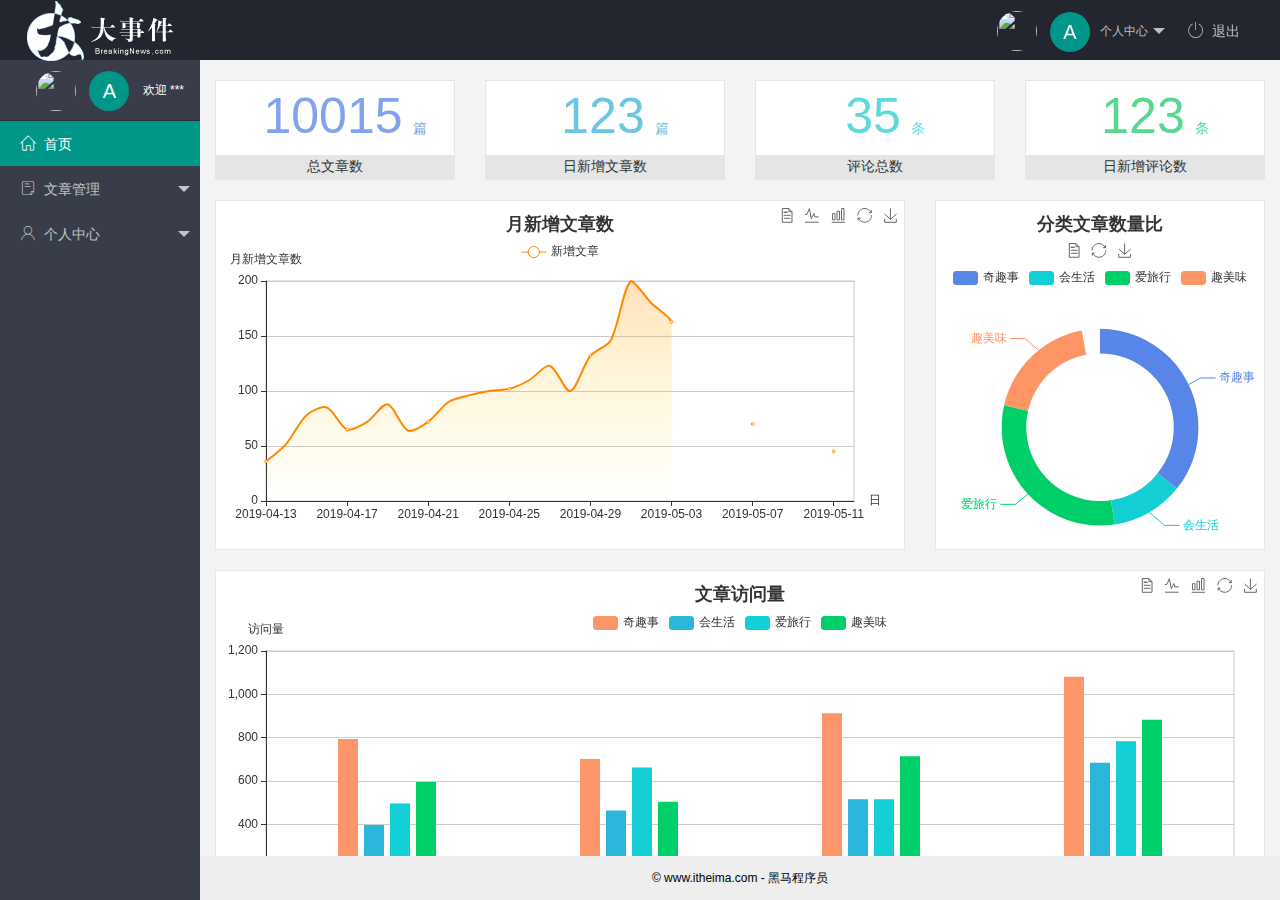
==== commit bea154fa: "完成个人中心功能的开发" ====
--- a/index.html
+++ b/index.html
@@ -66,11 +66,14 @@
                     <li class="layui-nav-item">
                         <a href="javascript:;"><span class="iconfont icon-user"></span>个人中心</a>
                         <dl class="layui-nav-child">
-                            <dd><a href="javascript:;" target="fm"><i class="layui-icon layui-icon-app"></i>基本资料</a>
+                            <dd><a href="/user/user_info.html" target="fm"><i
+                                        class="layui-icon layui-icon-app"></i>基本资料</a>
                             </dd>
-                            <dd><a href="javascript:;" target="fm"><i class="layui-icon layui-icon-app"></i>更换头像</a>
+                            <dd><a href="/user/user_avatar.html" target="fm"><i
+                                        class="layui-icon layui-icon-app"></i>更换头像</a>
                             </dd>
-                            <dd><a href="javascript:;" target="fm"><i class="layui-icon layui-icon-app"></i>重置密码</a>
+                            <dd><a href="/user/user_pwd.html" target="fm"><i
+                                        class="layui-icon layui-icon-app"></i>重置密码</a>
                             </dd>
                         </dl>
                     </li>
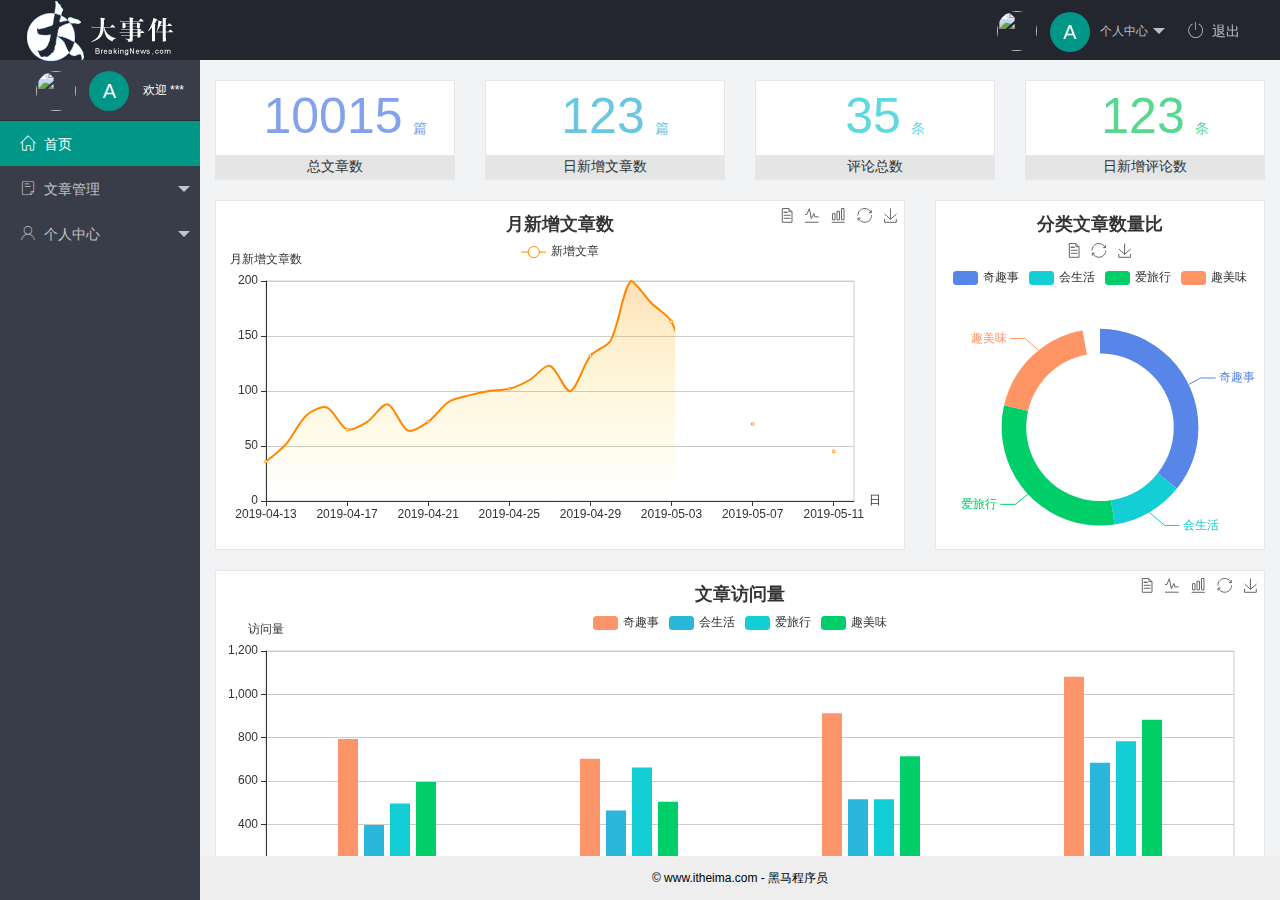
==== commit dda7b8bc: "完成文章管理相关功能的开发" ====
--- a/index.html
+++ b/index.html
@@ -55,11 +55,14 @@
                     <li class="layui-nav-item">
                         <a class="" href="javascript:;"><span class="iconfont icon-16"></span>文章管理</a>
                         <dl class="layui-nav-child">
-                            <dd><a href="javascript:;" target="fm"><i class="layui-icon layui-icon-app"></i>文章类别</a>
+                            <dd><a href="/article/art_cate.html" target="fm"><i
+                                        class="layui-icon layui-icon-app"></i>文章类别</a>
                             </dd>
-                            <dd><a href="javascript:;" target="fm"><i class="layui-icon layui-icon-app"></i> 文章列表</a>
+                            <dd><a href="/article/art_list.html" target="fm"><i class="layui-icon layui-icon-app"></i>
+                                    文章列表</a>
                             </dd>
-                            <dd><a href="javascript:;" target="fm"><i class="layui-icon layui-icon-app"></i> 发表文章</a>
+                            <dd><a href="/article/art_pub.html" target="fm"><i class="layui-icon layui-icon-app"></i>
+                                    发表文章</a>
                             </dd>
                         </dl>
                     </li>
